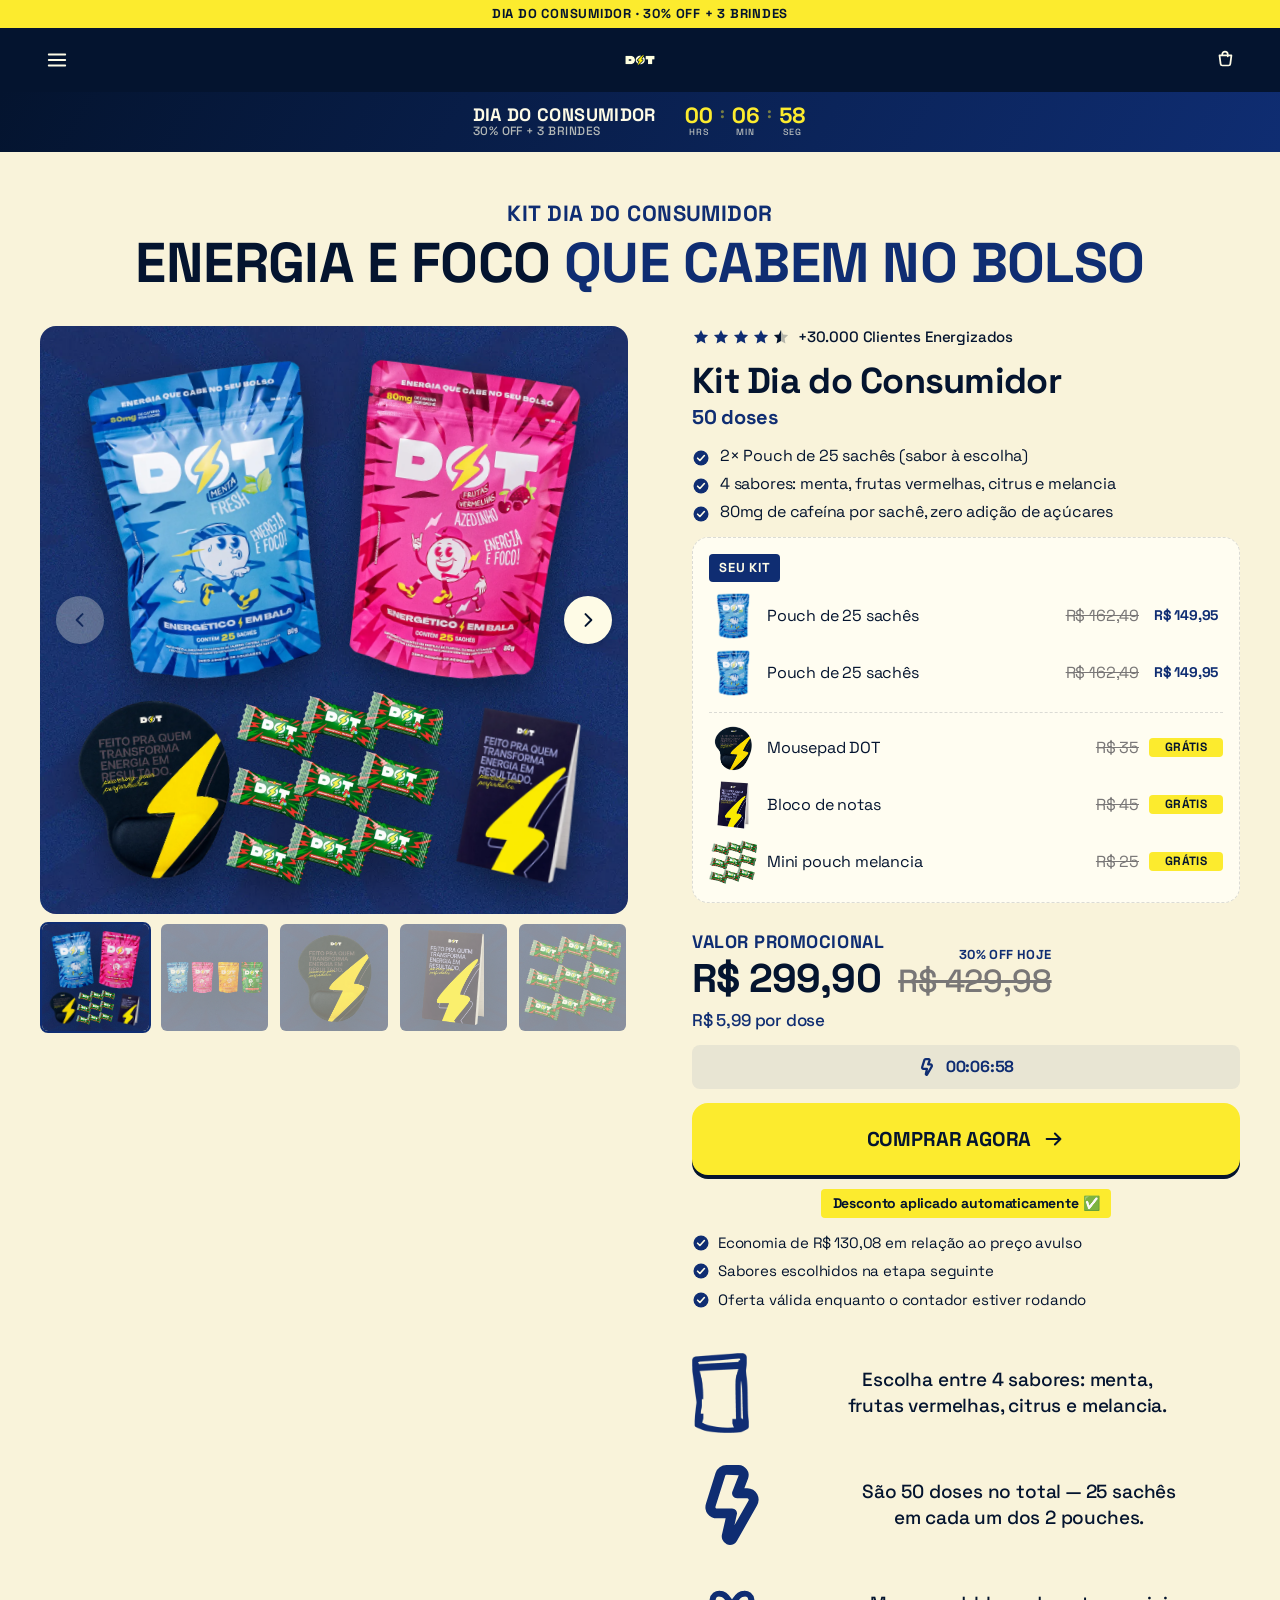
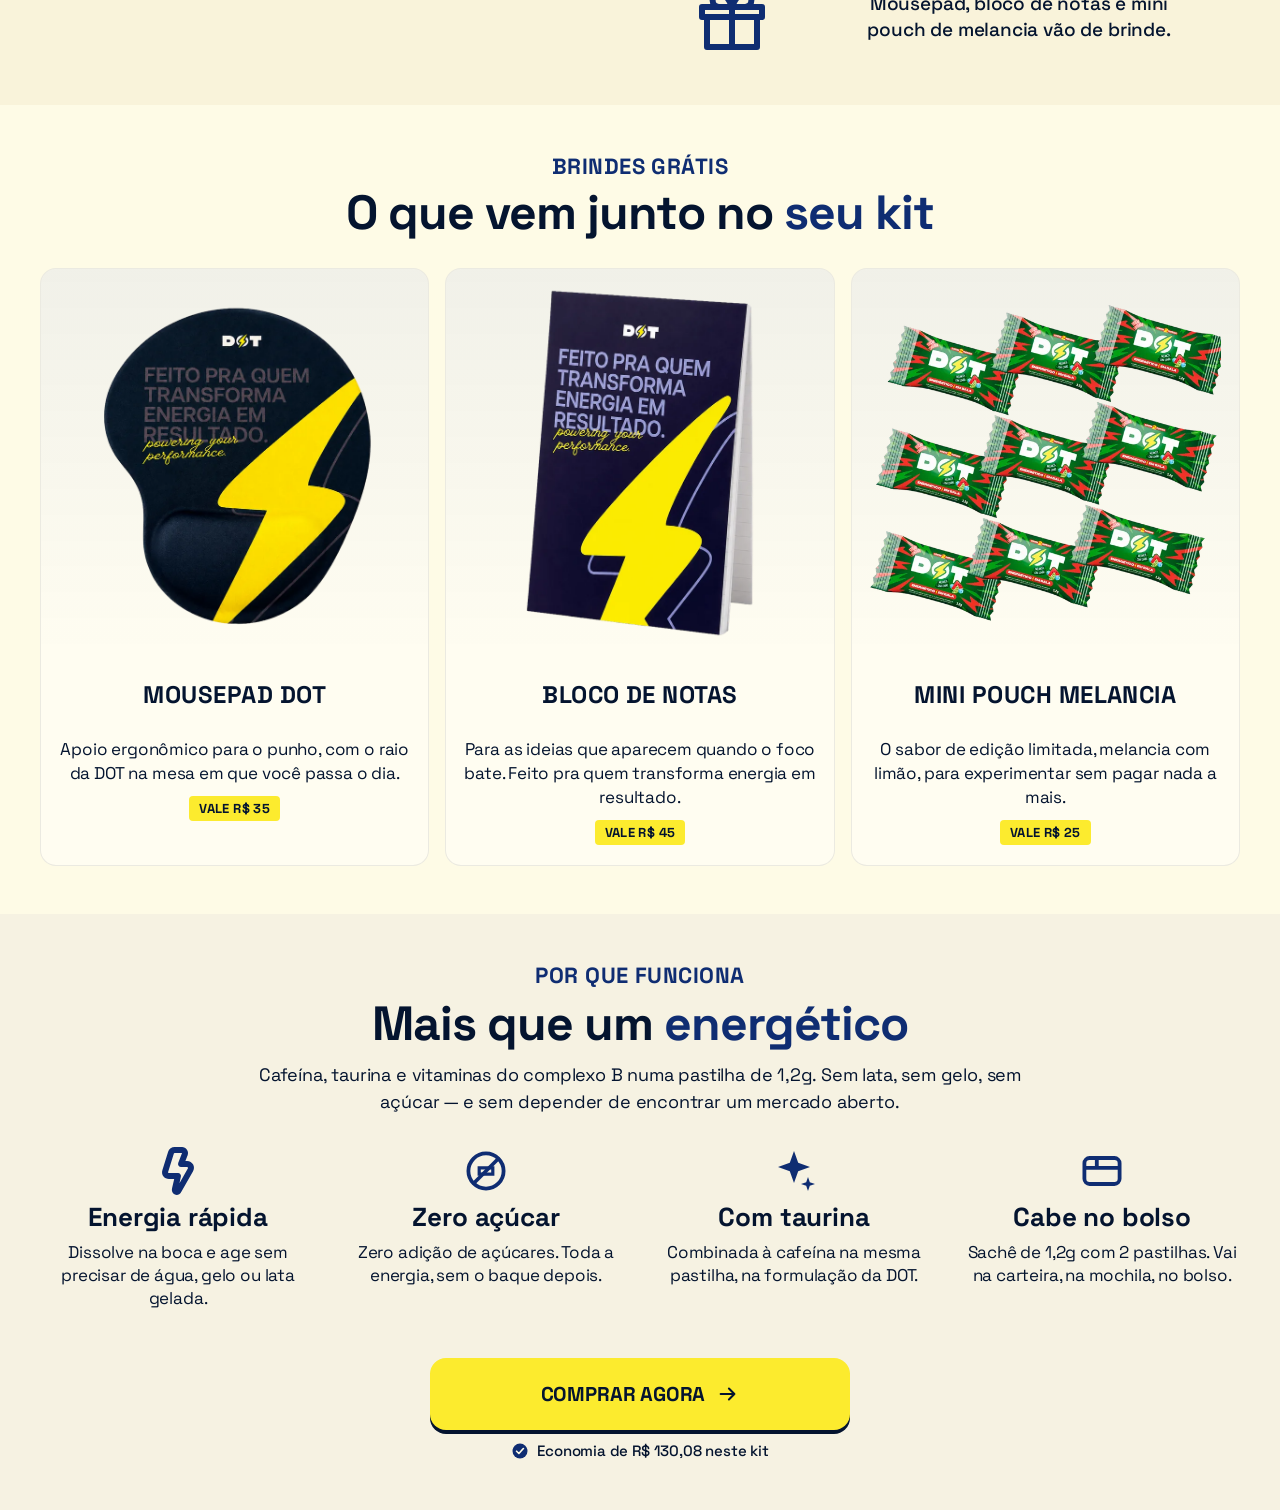
==== index.html @ a40cd4d7 "Bloco "Seu kit": detalha a oferta item a item A caixa tracejada mostrava só os 3 brindes. Agora abre" ====
<!doctype html>
<html lang="pt-BR">
<head>
<meta charset="utf-8">
<meta name="viewport" content="width=device-width, initial-scale=1">
<title>Kit Dia do Consumidor — 50 doses + 3 brindes | DOT Energy</title>
<meta name="description" content="2 pouches de 25 sachês no sabor que você escolher — menta, frutas vermelhas, citrus ou melancia — com mousepad, bloco de notas e mini pouch de melancia de brinde. De R$ 429,98 por R$ 299,90.">

<link rel="preconnect" href="https://fonts.googleapis.com">
<link rel="preconnect" href="https://fonts.gstatic.com" crossorigin>
<link href="https://fonts.googleapis.com/css2?family=Space+Grotesk:wght@400;500;600;700&display=swap" rel="stylesheet">
<link rel="stylesheet" href="https://cdn.jsdelivr.net/npm/swiper@11.1.14/swiper-bundle.min.css">
<link rel="stylesheet" href="v2.css">
</head>
<body>

<svg width="0" height="0" style="position:absolute" aria-hidden="true"><defs>
  <symbol id="i-bolt" viewBox="0 0 24 24"><path d="M11.38 24Q10.9 24 10.42 23.76Q9.54 23.36 9.14 22.44Q8.74 21.52 9.06 20.56L10.1 16H7.46Q6.66 16 5.9 15.64Q5.14 15.28 4.66 14.64Q4.18 14 4.06 13.2Q3.94 12.4 4.18 11.6L7.06 2.4Q7.38 1.36 8.3 0.68Q9.22 0 10.34 0H14.02Q14.74 0 15.38 0.36Q16.02 0.72 16.46 1.32Q16.9 1.92 16.98 2.64Q17.06 3.36 16.82 4.08L15.7 6.96H16.58Q17.54 6.96 18.34 7.44Q19.14 7.92 19.58 8.76Q20.02 9.6 19.98 10.52Q19.94 11.44 19.46 12.24L13.46 22.8Q13.14 23.36 12.58 23.68Q12.02 24 11.38 24ZM10.34 2.96Q10.02 2.96 9.94 3.28L7.06 12.48Q6.98 12.72 7.1 12.88Q7.22 13.04 7.46 13.04H12.02Q12.74 13.04 13.18 13.6Q13.62 14.16 13.46 14.8L12.74 18.08L16.98 10.64Q17.06 10.4 16.94 10.2Q16.82 10 16.58 10H13.54Q12.74 10 12.3 9.36Q11.86 8.72 12.1 8L14.02 3.04Z" fill="currentColor"/></symbol>
  <symbol id="i-check" viewBox="0 0 24 24"><circle cx="12" cy="12" r="10" fill="currentColor"/><path d="m7.5 12.3 3 3 6-6.6" fill="none" stroke="#fefbe6" stroke-width="2.2" stroke-linecap="round" stroke-linejoin="round"/></symbol>
  <symbol id="i-arrow" viewBox="0 0 24 24"><path d="M4 12h15m0 0-6-6m6 6-6 6" fill="none" stroke="currentColor" stroke-width="2.2" stroke-linecap="round" stroke-linejoin="round"/></symbol>
  <symbol id="i-star" viewBox="0 0 24 24"><path d="m12 2.5 2.9 6 6.6.9-4.8 4.6 1.2 6.5-5.9-3.1-5.9 3.1 1.2-6.5L2.5 9.4l6.6-.9 2.9-6Z" fill="currentColor"/></symbol>
  <symbol id="i-star-half" viewBox="0 0 24 24"><defs><linearGradient id="half-fill" x1="0" x2="1" y1="0" y2="0"><stop offset="50%" stop-color="currentColor"/><stop offset="50%" stop-color="currentColor" stop-opacity=".28"/></linearGradient></defs><path d="m12 2.5 2.9 6 6.6.9-4.8 4.6 1.2 6.5-5.9-3.1-5.9 3.1 1.2-6.5L2.5 9.4l6.6-.9 2.9-6Z" fill="url(#half-fill)"/></symbol>
  <symbol id="i-plus" viewBox="0 0 24 24"><path d="M12 5v14M5 12h14" fill="none" stroke="currentColor" stroke-width="2.4" stroke-linecap="round"/></symbol>
  <symbol id="i-gift" viewBox="0 0 24 24"><path d="M3 9h18v3H3V9Zm1.5 3H19.5v9h-15v-9ZM12 9v12M12 9s-1.2-4-3.6-4A2 2 0 0 0 8 9h4Zm0 0s1.2-4 3.6-4A2 2 0 0 1 16 9h-4Z" fill="none" stroke="currentColor" stroke-width="1.8" stroke-linejoin="round"/></symbol>
  <symbol id="i-sparkle" viewBox="0 0 24 24"><path d="m12 2 2.1 5.9L20 10l-5.9 2.1L12 18l-2.1-5.9L4 10l5.9-2.1L12 2Z" fill="currentColor"/><path d="m19 15 .9 2.6 2.6.9-2.6.9-.9 2.6-.9-2.6-2.6-.9 2.6-.9.9-2.6Z" fill="currentColor"/></symbol>
  <symbol id="i-target" viewBox="0 0 24 24"><circle cx="12" cy="12" r="8.5" fill="none" stroke="currentColor" stroke-width="1.9"/><circle cx="12" cy="12" r="4.4" fill="none" stroke="currentColor" stroke-width="1.9"/><circle cx="12" cy="12" r="1.5" fill="currentColor"/></symbol>
  <symbol id="i-nosugar" viewBox="0 0 24 24"><circle cx="12" cy="12" r="8.8" fill="none" stroke="currentColor" stroke-width="1.9"/><path d="M6 18 18 6" stroke="currentColor" stroke-width="1.9" stroke-linecap="round"/><path d="M8.6 10.4h6.8v3.2H8.6z" fill="none" stroke="currentColor" stroke-width="1.6"/></symbol>
  <symbol id="i-vitamin" viewBox="0 0 24 24"><g transform="rotate(-45 12 12)" fill="none" stroke="currentColor" stroke-width="1.9"><rect x="2.2" y="8.3" width="19.6" height="7.4" rx="3.7"/><path d="M12 8.3v7.4"/></g></symbol>
  <symbol id="i-pocket" viewBox="0 0 24 24"><rect x="3.2" y="5.5" width="17.6" height="13" rx="2.6" fill="none" stroke="currentColor" stroke-width="1.9"/><path d="M3.2 10.4h17.6M9.4 5.5v4.9" fill="none" stroke="currentColor" stroke-width="1.9"/></symbol>
</defs></svg>

<!-- ================= 1 · HEADER + COUNTDOWN ================= -->
<header class="navbar">
  <div class="announce">Dia do Consumidor &middot; 30% OFF + 3 brindes</div>
  <div class="nav-row">
    <button type="button" aria-label="Abrir menu">
      <svg width="22" height="22" viewBox="0 0 24 24" aria-hidden="true"><path d="M3 6h18M3 12h18M3 18h18" fill="none" stroke="currentColor" stroke-width="2" stroke-linecap="round"/></svg>
    </button>
    <img class="nav-logo" src="assets/logo-dot.webp" alt="DOT Energy" width="240" height="240">
    <button type="button" aria-label="Abrir carrinho">
      <svg width="22" height="22" viewBox="0 0 24 24" aria-hidden="true"><path d="M6 7h13l-1.2 9.2a2 2 0 0 1-2 1.8H9.2a2 2 0 0 1-2-1.8L6 7Zm3-1.2a3 3 0 0 1 6 0V8" fill="none" stroke="currentColor" stroke-width="1.9" stroke-linecap="round" stroke-linejoin="round"/></svg>
    </button>
  </div>
</header>

<!-- data-minutes: duracao da contagem; data-extra-minutes: o que o botao "Sim" devolve -->
<div class="salebar" id="salebar" data-minutes="7" data-extra-minutes="5">
  <div class="salebar__left">
    <span class="salebar__title">Dia do Consumidor</span>
    <span class="salebar__desc">30% OFF + 3 brindes</span>
  </div>

  <div class="timer" role="timer" aria-label="Tempo restante da oferta">
    <div class="timer__unit"><span class="timer__num" data-t="h">00</span><span class="timer__lab">HRS</span></div>
    <span class="timer__sep">:</span>
    <div class="timer__unit"><span class="timer__num" data-t="m">00</span><span class="timer__lab">MIN</span></div>
    <span class="timer__sep">:</span>
    <div class="timer__unit"><span class="timer__num" data-t="s">00</span><span class="timer__lab">SEG</span></div>
  </div>

  <div class="more-time">
    <span class="more-time__label">Precisa de mais tempo?</span>
    <button class="more-time__btn" type="button" data-reset-timer>Sim</button>
  </div>

  <div class="reserved">Oferta reservada</div>
</div>

<main>

<!-- ================= 2 · OFERTA ================= -->
<section class="section offer" id="oferta">
  <div class="container">

    <div class="offer__head">
      <p class="eyebrow">Kit Dia do Consumidor</p>
      <h1 class="h1">Energia e foco <span class="hl">que cabem no bolso</span></h1>
    </div>

    <div class="offer__layout">

      <!-- Galeria -->
      <div class="offer__gallery">
        <div class="gallery__main swiper" id="galleryMain">
          <div class="swiper-wrapper">

            <div class="swiper-slide">
              <div class="gallery__slide media-frame">
                <div class="compo compo--kit">
                  <img class="c-pouch-a" src="assets/sabor-menta.webp"          alt="Pouch DOT Menta Fresh">
                  <img class="c-pouch-b" src="assets/sabor-frutas.webp"         alt="Pouch DOT Frutas Vermelhas Azedinho">
                  <img class="c-pad"     src="assets/brinde-mousepad.webp"      alt="Mousepad DOT">
                  <img class="c-bloco"   src="assets/brinde-bloco.webp"         alt="Bloco de notas DOT">
                  <img class="c-mini"    src="assets/brinde-saches-melancia.webp" alt="Mini pouch de melancia">
                </div>
              </div>
            </div>

            <div class="swiper-slide">
              <div class="gallery__slide media-frame">
                <div class="compo compo--sabores">
                  <figure><img src="assets/sabor-menta.webp"    alt="Sabor menta"><figcaption>Menta</figcaption></figure>
                  <figure><img src="assets/sabor-frutas.webp"   alt="Sabor frutas vermelhas"><figcaption>Frutas<br>vermelhas</figcaption></figure>
                  <figure><img src="assets/sabor-citrus.webp"   alt="Sabor citrus"><figcaption>Citrus</figcaption></figure>
                  <figure><img src="assets/sabor-melancia.webp" alt="Sabor melancia com limão"><figcaption>Melancia<br>c/ limão</figcaption></figure>
                </div>
              </div>
            </div>

            <div class="swiper-slide"><div class="gallery__slide media-frame"><img src="assets/brinde-mousepad.webp"      alt="Mousepad DOT"></div></div>
            <div class="swiper-slide"><div class="gallery__slide media-frame"><img src="assets/brinde-bloco.webp"         alt="Bloco de notas DOT"></div></div>
            <div class="swiper-slide"><div class="gallery__slide media-frame"><img src="assets/brinde-saches-melancia.webp" alt="Mini pouch de melancia com limão"></div></div>

          </div>

          <button class="nav-arrow nav-arrow--prev" id="galleryPrev" type="button" aria-label="Imagem anterior">
            <svg width="20" height="20" viewBox="0 0 24 24" aria-hidden="true"><path d="M15 5 8 12l7 7" fill="none" stroke="currentColor" stroke-width="2.4" stroke-linecap="round" stroke-linejoin="round"/></svg>
          </button>
          <button class="nav-arrow nav-arrow--next" id="galleryNext" type="button" aria-label="Próxima imagem">
            <svg width="20" height="20" viewBox="0 0 24 24" aria-hidden="true"><path d="m9 5 7 7-7 7" fill="none" stroke="currentColor" stroke-width="2.4" stroke-linecap="round" stroke-linejoin="round"/></svg>
          </button>
        </div>

        <div class="gallery__thumbs swiper" id="galleryThumbs">
          <div class="swiper-wrapper">
            <div class="swiper-slide">
              <div class="gallery__slide media-frame">
                <div class="compo compo--kit">
                  <img class="c-pouch-a" src="assets/sabor-menta.webp"          alt="">
                  <img class="c-pouch-b" src="assets/sabor-frutas.webp"         alt="">
                  <img class="c-pad"     src="assets/brinde-mousepad.webp"      alt="">
                  <img class="c-bloco"   src="assets/brinde-bloco.webp"         alt="">
                  <img class="c-mini"    src="assets/brinde-saches-melancia.webp" alt="">
                </div>
              </div>
            </div>
            <div class="swiper-slide">
              <div class="gallery__slide media-frame">
                <div class="compo compo--sabores">
                  <figure><img src="assets/sabor-menta.webp"    alt=""></figure>
                  <figure><img src="assets/sabor-frutas.webp"   alt=""></figure>
                  <figure><img src="assets/sabor-citrus.webp"   alt=""></figure>
                  <figure><img src="assets/sabor-melancia.webp" alt=""></figure>
                </div>
              </div>
            </div>
            <div class="swiper-slide"><div class="gallery__slide media-frame"><img src="assets/brinde-mousepad.webp"      alt=""></div></div>
            <div class="swiper-slide"><div class="gallery__slide media-frame"><img src="assets/brinde-bloco.webp"         alt=""></div></div>
            <div class="swiper-slide"><div class="gallery__slide media-frame"><img src="assets/brinde-saches-melancia.webp" alt=""></div></div>
          </div>
        </div>
      </div>

      <!-- Card -->
      <div class="offer__card">
        <div class="card">

          <div class="rating">
            <span class="rating__stars" role="img" aria-label="4,5 de 5 estrelas">
              <svg width="18" height="18"><use href="#i-star"/></svg><svg width="18" height="18"><use href="#i-star"/></svg><svg width="18" height="18"><use href="#i-star"/></svg><svg width="18" height="18"><use href="#i-star"/></svg><svg width="18" height="18"><use href="#i-star-half"/></svg>
            </span>
            <span class="rating__count">+30.000 Clientes Energizados</span>
          </div>

          <div>
            <h2 class="card__title">Kit Dia do Consumidor</h2>
            <p class="card__doses">50 doses</p>
          </div>

          <ul class="specs">
            <li><svg width="18" height="18" aria-hidden="true"><use href="#i-check"/></svg>2× Pouch de 25 sachês (sabor à escolha)</li>
            <li><svg width="18" height="18" aria-hidden="true"><use href="#i-check"/></svg>4 sabores: menta, frutas vermelhas, citrus e melancia</li>
            <li><svg width="18" height="18" aria-hidden="true"><use href="#i-check"/></svg>80mg de cafeína por sachê, zero adição de açúcares</li>
          </ul>

          <div class="gifts-box">
            <span class="tag">Seu kit</span>
            <ul class="gift-list">
              <li>
                <img class="gift-list__img" src="assets/sabor-menta.webp" alt="Pouch DOT de 25 sachês" width="620" height="896" loading="lazy">
                <span class="gift-list__name">Pouch de 25 sachês</span>
                <span class="gift-list__was">R$ 162,49</span>
                <span class="now">R$ 149,95</span>
              </li>
              <li>
                <img class="gift-list__img" src="assets/sabor-menta.webp" alt="Pouch DOT de 25 sachês" width="620" height="896" loading="lazy">
                <span class="gift-list__name">Pouch de 25 sachês</span>
                <span class="gift-list__was">R$ 162,49</span>
                <span class="now">R$ 149,95</span>
              </li>
              <li class="gift-list__sep">
                <img class="gift-list__img" src="assets/brinde-mousepad.webp" alt="Mousepad DOT" width="620" height="751" loading="lazy">
                <span class="gift-list__name">Mousepad DOT</span>
                <span class="gift-list__was">R$ 35</span>
                <span class="free">Grátis</span>
              </li>
              <li>
                <img class="gift-list__img" src="assets/brinde-bloco.webp" alt="Bloco de notas DOT" width="620" height="751" loading="lazy">
                <span class="gift-list__name">Bloco de notas</span>
                <span class="gift-list__was">R$ 45</span>
                <span class="free">Grátis</span>
              </li>
              <li>
                <img class="gift-list__img" src="assets/brinde-saches-melancia.webp" alt="Mini pouch DOT de melancia com limão" width="620" height="620" loading="lazy">
                <span class="gift-list__name">Mini pouch melancia</span>
                <span class="gift-list__was">R$ 25</span>
                <span class="free">Grátis</span>
              </li>
            </ul>
          </div>

          <div class="price">
            <p class="price__label">Valor promocional</p>
            <span class="price__badge">30% OFF hoje</span>
            <span class="price__now">R$ 299,90</span>
            <span class="price__was">R$ 429,98</span>
            <p class="price__unit">R$ 5,99 por dose</p>
          </div>

          <div class="urgency">
            <svg width="18" height="18" aria-hidden="true"><use href="#i-bolt"/></svg>
            <span class="urgency__time" id="timerInline">00:00:00</span>
            <span class="more-time">
              <span class="more-time__label">Precisa de mais tempo?</span>
              <button class="more-time__btn" type="button" data-reset-timer>Sim</button>
            </span>
            <span class="reserved">Oferta reservada</span>
          </div>

          <a class="btn" href="#" id="checkoutBtn" data-open-flavors>
            Comprar agora
            <svg width="22" height="22" aria-hidden="true"><use href="#i-arrow"/></svg>
          </a>

          <span class="autodiscount">Desconto aplicado automaticamente ✅</span>

          <ul class="assurances">
            <li><svg width="18" height="18" aria-hidden="true"><use href="#i-check"/></svg>Economia de R$ 130,08 em relação ao preço avulso</li>
            <li><svg width="18" height="18" aria-hidden="true"><use href="#i-check"/></svg>Sabores escolhidos na etapa seguinte</li>
            <li><svg width="18" height="18" aria-hidden="true"><use href="#i-check"/></svg>Oferta válida enquanto o contador estiver rodando</li>
          </ul>

          <ul class="bullets">
            <li class="bullet">
              <img class="bullet__icon" src="assets/icone-pouch.webp" alt="" width="298" height="420">
              <span>Escolha entre 4 sabores: menta, frutas vermelhas, citrus e melancia.</span>
            </li>
            <li class="bullet">
              <svg width="64" height="64" aria-hidden="true"><use href="#i-bolt"/></svg>
              <span>São 50 doses no total — 25 sachês em cada um dos 2 pouches.</span>
            </li>
            <li class="bullet">
              <svg width="64" height="64" aria-hidden="true"><use href="#i-gift"/></svg>
              <span>Mousepad, bloco de notas e mini pouch de melancia vão de brinde.</span>
            </li>
          </ul>

        </div>
      </div>

    </div>
  </div>
</section>

<!-- ================= 3 · BRINDES ================= -->
<section class="section gifts">
  <div class="container">

    <div class="gifts__head">
      <p class="eyebrow">Brindes grátis</p>
      <h2 class="h2">O que vem junto no <span class="hl">seu kit</span></h2>
    </div>

    <div class="gifts__grid">
      <article class="gift-card">
        <div class="gift-card__media media-frame"><img src="assets/brinde-mousepad.webp" alt="Mousepad DOT" loading="lazy"></div>
        <div class="gift-card__body">
          <p class="gift-card__title">Mousepad DOT</p>
          <p class="gift-card__text">Apoio ergonômico para o punho, com o raio da DOT na mesa em que você passa o dia.</p>
          <span class="gift-card__value">Vale R$ 35</span>
        </div>
      </article>
      <article class="gift-card">
        <div class="gift-card__media media-frame"><img src="assets/brinde-bloco.webp" alt="Bloco de notas DOT" loading="lazy"></div>
        <div class="gift-card__body">
          <p class="gift-card__title">Bloco de notas</p>
          <p class="gift-card__text">Para as ideias que aparecem quando o foco bate. Feito pra quem transforma energia em resultado.</p>
          <span class="gift-card__value">Vale R$ 45</span>
        </div>
      </article>
      <article class="gift-card">
        <div class="gift-card__media media-frame"><img src="assets/brinde-saches-melancia.webp" alt="Mini pouch DOT de melancia com limão" loading="lazy"></div>
        <div class="gift-card__body">
          <p class="gift-card__title">Mini pouch melancia</p>
          <p class="gift-card__text">O sabor de edição limitada, melancia com limão, para experimentar sem pagar nada a mais.</p>
          <span class="gift-card__value">Vale R$ 25</span>
        </div>
      </article>
    </div>

    <div class="gifts__slider bleed slider-clip">
      <div class="swiper" id="giftsSwiper">
        <div class="swiper-wrapper">
          <div class="swiper-slide">
            <article class="gift-card">
              <div class="gift-card__media media-frame"><img src="assets/brinde-mousepad.webp" alt="Mousepad DOT" loading="lazy"></div>
              <div class="gift-card__body">
                <p class="gift-card__title">Mousepad DOT</p>
                <p class="gift-card__text">Apoio ergonômico para o punho, com o raio da DOT na mesa em que você passa o dia.</p>
                <span class="gift-card__value">Vale R$ 35</span>
              </div>
            </article>
          </div>
          <div class="swiper-slide">
            <article class="gift-card">
              <div class="gift-card__media media-frame"><img src="assets/brinde-bloco.webp" alt="Bloco de notas DOT" loading="lazy"></div>
              <div class="gift-card__body">
                <p class="gift-card__title">Bloco de notas</p>
                <p class="gift-card__text">Para as ideias que aparecem quando o foco bate. Feito pra quem transforma energia em resultado.</p>
                <span class="gift-card__value">Vale R$ 45</span>
              </div>
            </article>
          </div>
          <div class="swiper-slide">
            <article class="gift-card">
              <div class="gift-card__media media-frame"><img src="assets/brinde-saches-melancia.webp" alt="Mini pouch DOT de melancia com limão" loading="lazy"></div>
              <div class="gift-card__body">
                <p class="gift-card__title">Mini pouch melancia</p>
                <p class="gift-card__text">O sabor de edição limitada, melancia com limão, para experimentar sem pagar nada a mais.</p>
                <span class="gift-card__value">Vale R$ 25</span>
              </div>
            </article>
          </div>
        </div>
      </div>
      <div class="dots" id="giftsDots"></div>
    </div>

  </div>
</section>

<!-- ================= 4 · BENEFÍCIOS ================= -->
<section class="section benefits">
  <div class="container">

    <div class="benefits__head">
      <p class="eyebrow">Por que funciona</p>
      <h2 class="h2">Mais que um <span class="hl">energético</span></h2>
      <p class="lead">Cafeína, taurina e vitaminas do complexo B numa pastilha de 1,2g. Sem lata, sem gelo, sem açúcar — e sem depender de encontrar um mercado aberto.</p>
    </div>

    <div class="benefits__grid">
      <div class="benefit">
        <svg width="48" height="48" aria-hidden="true"><use href="#i-bolt"/></svg>
        <h3>Energia rápida</h3>
        <p>Dissolve na boca e age sem precisar de água, gelo ou lata gelada.</p>
      </div>
      <div class="benefit">
        <svg width="48" height="48" aria-hidden="true"><use href="#i-nosugar"/></svg>
        <h3>Zero açúcar</h3>
        <p>Zero adição de açúcares. Toda a energia, sem o baque depois.</p>
      </div>
      <div class="benefit">
        <svg width="48" height="48" aria-hidden="true"><use href="#i-sparkle"/></svg>
        <h3>Com taurina</h3>
        <p>Combinada à cafeína na mesma pastilha, na formulação da DOT.</p>
      </div>
      <div class="benefit">
        <svg width="48" height="48" aria-hidden="true"><use href="#i-pocket"/></svg>
        <h3>Cabe no bolso</h3>
        <p>Sachê de 1,2g com 2 pastilhas. Vai na carteira, na mochila, no bolso.</p>
      </div>
</div>

    <div class="cta-block">
      <a class="btn" href="#oferta" data-open-flavors>
        Comprar agora
        <svg width="22" height="22" aria-hidden="true"><use href="#i-arrow"/></svg>
      </a>
      <p class="cta-note">
        <svg width="18" height="18" aria-hidden="true"><use href="#i-check"/></svg>
        Economia de R$ 130,08 neste kit
      </p>
    </div>

  </div>
</section>

</main>


<!-- ================= POPUP DE SABORES ================= -->
<div class="modal" id="flavorModal" hidden>
  <div class="modal__backdrop" data-close></div>

  <div class="modal__sheet" role="dialog" aria-modal="true" aria-labelledby="modalTitle">
    <span class="modal__grip" aria-hidden="true"></span>

    <div class="modal__head">
      <button class="modal__back" type="button" data-back aria-label="Voltar para a etapa anterior">
        <svg width="22" height="22" viewBox="0 0 24 24" aria-hidden="true"><path d="M20 12H5m0 0 6-6m-6 6 6 6" fill="none" stroke="currentColor" stroke-width="2.2" stroke-linecap="round" stroke-linejoin="round"/></svg>
      </button>
      <h2 class="modal__title" id="modalTitle">Escolha seu 1º sabor</h2>
      <button class="modal__close" type="button" data-close aria-label="Fechar">
        <svg width="20" height="20" viewBox="0 0 24 24" aria-hidden="true"><path d="M6 6l12 12M18 6L6 18" fill="none" stroke="currentColor" stroke-width="2.2" stroke-linecap="round"/></svg>
      </button>
    </div>

    <div class="modal__steps" aria-hidden="true">
      <span class="modal__step"></span><span class="modal__step"></span><span class="modal__step"></span>
    </div>

    <div class="modal__body">
      <div class="modal__track" id="modalTrack">
      <fieldset class="modal__panel" data-step="1">
        <legend class="sr-only">Sabor do 1º pouch</legend>
        <div class="pick-grid">
          <label class="pick">
            <input type="radio" name="pouch1" value="menta">
            <span class="pick__media"><img src="assets/sabor-menta.webp" alt="" loading="lazy"></span>
            <span class="pick__name">Menta</span>
            <svg class="pick__check" width="26" height="26" viewBox="0 0 24 24" aria-hidden="true"><circle cx="12" cy="12" r="12" fill="currentColor"/><path d="m7 12.4 3.2 3.2L17 8.8" fill="none" stroke="#04142f" stroke-width="2.4" stroke-linecap="round" stroke-linejoin="round"/></svg>
          </label>
          <label class="pick">
            <input type="radio" name="pouch1" value="frutas">
            <span class="pick__media"><img src="assets/sabor-frutas.webp" alt="" loading="lazy"></span>
            <span class="pick__name">Frutas Vermelhas</span>
            <svg class="pick__check" width="26" height="26" viewBox="0 0 24 24" aria-hidden="true"><circle cx="12" cy="12" r="12" fill="currentColor"/><path d="m7 12.4 3.2 3.2L17 8.8" fill="none" stroke="#04142f" stroke-width="2.4" stroke-linecap="round" stroke-linejoin="round"/></svg>
          </label>
          <label class="pick">
            <input type="radio" name="pouch1" value="melancia">
            <span class="pick__media"><img src="assets/sabor-melancia.webp" alt="" loading="lazy"></span>
            <span class="pick__name">Melancia com Limão</span>
            <svg class="pick__check" width="26" height="26" viewBox="0 0 24 24" aria-hidden="true"><circle cx="12" cy="12" r="12" fill="currentColor"/><path d="m7 12.4 3.2 3.2L17 8.8" fill="none" stroke="#04142f" stroke-width="2.4" stroke-linecap="round" stroke-linejoin="round"/></svg>
          </label>
          <label class="pick">
            <input type="radio" name="pouch1" value="citrus">
            <span class="pick__media"><img src="assets/sabor-citrus.webp" alt="" loading="lazy"></span>
            <span class="pick__name">Citrus</span>
            <svg class="pick__check" width="26" height="26" viewBox="0 0 24 24" aria-hidden="true"><circle cx="12" cy="12" r="12" fill="currentColor"/><path d="m7 12.4 3.2 3.2L17 8.8" fill="none" stroke="#04142f" stroke-width="2.4" stroke-linecap="round" stroke-linejoin="round"/></svg>
          </label>
        </div>
      </fieldset>

      <fieldset class="modal__panel" data-step="2" inert aria-hidden="true">
        <legend class="sr-only">Sabor do 2º pouch</legend>
        <div class="pick-grid">
          <label class="pick">
            <input type="radio" name="pouch2" value="menta">
            <span class="pick__media"><img src="assets/sabor-menta.webp" alt="" loading="lazy"></span>
            <span class="pick__name">Menta</span>
            <svg class="pick__check" width="26" height="26" viewBox="0 0 24 24" aria-hidden="true"><circle cx="12" cy="12" r="12" fill="currentColor"/><path d="m7 12.4 3.2 3.2L17 8.8" fill="none" stroke="#04142f" stroke-width="2.4" stroke-linecap="round" stroke-linejoin="round"/></svg>
          </label>
          <label class="pick">
            <input type="radio" name="pouch2" value="frutas">
            <span class="pick__media"><img src="assets/sabor-frutas.webp" alt="" loading="lazy"></span>
            <span class="pick__name">Frutas Vermelhas</span>
            <svg class="pick__check" width="26" height="26" viewBox="0 0 24 24" aria-hidden="true"><circle cx="12" cy="12" r="12" fill="currentColor"/><path d="m7 12.4 3.2 3.2L17 8.8" fill="none" stroke="#04142f" stroke-width="2.4" stroke-linecap="round" stroke-linejoin="round"/></svg>
          </label>
          <label class="pick">
            <input type="radio" name="pouch2" value="melancia">
            <span class="pick__media"><img src="assets/sabor-melancia.webp" alt="" loading="lazy"></span>
            <span class="pick__name">Melancia com Limão</span>
            <svg class="pick__check" width="26" height="26" viewBox="0 0 24 24" aria-hidden="true"><circle cx="12" cy="12" r="12" fill="currentColor"/><path d="m7 12.4 3.2 3.2L17 8.8" fill="none" stroke="#04142f" stroke-width="2.4" stroke-linecap="round" stroke-linejoin="round"/></svg>
          </label>
          <label class="pick">
            <input type="radio" name="pouch2" value="citrus">
            <span class="pick__media"><img src="assets/sabor-citrus.webp" alt="" loading="lazy"></span>
            <span class="pick__name">Citrus</span>
            <svg class="pick__check" width="26" height="26" viewBox="0 0 24 24" aria-hidden="true"><circle cx="12" cy="12" r="12" fill="currentColor"/><path d="m7 12.4 3.2 3.2L17 8.8" fill="none" stroke="#04142f" stroke-width="2.4" stroke-linecap="round" stroke-linejoin="round"/></svg>
          </label>
        </div>
      </fieldset>

      <div class="modal__panel" data-step="3" inert aria-hidden="true">
        <div class="pick-grid pick-grid--gifts">
          <div class="pick is-won pick--wide">
            <span class="pick__media"><img src="assets/brinde-saches-melancia.webp" alt="" loading="lazy"></span>
            <span class="pick__name">Mini Pouch Melancia</span>
            <span class="pick__value">Vale R$ 25</span>
            <svg class="pick__check" width="26" height="26" viewBox="0 0 24 24" aria-hidden="true"><circle cx="12" cy="12" r="12" fill="currentColor"/><path d="m7 12.4 3.2 3.2L17 8.8" fill="none" stroke="#04142f" stroke-width="2.4" stroke-linecap="round" stroke-linejoin="round"/></svg>
          </div>
          <div class="pick is-won">
            <span class="pick__media"><img src="assets/brinde-mousepad.webp" alt="" loading="lazy"></span>
            <span class="pick__name">Mousepad DOT</span>
            <span class="pick__value">Vale R$ 35</span>
            <svg class="pick__check" width="26" height="26" viewBox="0 0 24 24" aria-hidden="true"><circle cx="12" cy="12" r="12" fill="currentColor"/><path d="m7 12.4 3.2 3.2L17 8.8" fill="none" stroke="#04142f" stroke-width="2.4" stroke-linecap="round" stroke-linejoin="round"/></svg>
          </div>
          <div class="pick is-won">
            <span class="pick__media"><img src="assets/brinde-bloco.webp" alt="" loading="lazy"></span>
            <span class="pick__name">Bloco de Notas</span>
            <span class="pick__value">Vale R$ 45</span>
            <svg class="pick__check" width="26" height="26" viewBox="0 0 24 24" aria-hidden="true"><circle cx="12" cy="12" r="12" fill="currentColor"/><path d="m7 12.4 3.2 3.2L17 8.8" fill="none" stroke="#04142f" stroke-width="2.4" stroke-linecap="round" stroke-linejoin="round"/></svg>
          </div>
        </div>
      </div>
      </div>
    </div>

    <div class="modal__foot">
      <div class="unlocked" id="modalUnlocked">
        <p class="unlocked__text">Você já desbloqueou: <strong>Mousepad DOT</strong>, <strong>Bloco de Notas</strong> e <strong>Mini Pouch Melancia</strong></p>
        <span class="unlocked__media" aria-hidden="true">
          <img src="assets/brinde-mousepad.webp" alt="" loading="lazy">
          <img src="assets/brinde-bloco.webp" alt="" loading="lazy">
          <img src="assets/brinde-saches-melancia.webp" alt="" loading="lazy">
        </span>
      </div>

      <button class="btn modal__cta" type="button" id="modalCta">
        Finalizar compra
        <svg width="22" height="22" aria-hidden="true"><use href="#i-arrow"/></svg>
      </button>
    </div>
  </div>
</div>

<script src="https://cdn.jsdelivr.net/npm/swiper@11.1.14/swiper-bundle.min.js"></script>
<script src="v2.js"></script>
</body>
</html>
---- v2.css ----
/* ============================================================
   DOT ENERGY — Oferta Dia do Consumidor · V2
   Segue a estrutura da RYZE Ritual Set em 4 blocos:
   header+countdown → oferta (título+galeria+card+bullets)
   → carrossel de brindes → benefícios.
   Breakpoint único: 992px.
   ============================================================ */

:root {
  --navy:   #04142f;
  --blue:   #0f2d72;
  --yellow: #fceb2e;
  --cream:  #fefbe6;
  --gray:   #797777;

  --cream-2:    #f9f3da;              /* fundo do bloco de oferta */
  --cream-card: #fffdf1;              /* cards */
  --navy-08:    rgba(4, 20, 47, .08);
  --navy-14:    rgba(4, 20, 47, .14);
  --cream-70:   rgba(254, 251, 230, .70);

  --nav-h:       70px;
  --bar-h:       48px;
  --gutter:      20px;
  --container:   1360px;
  --section-pad: 32px;
  --radius:      16px;
  --radius-sm:   8px;
}

@media (min-width: 992px) {
  :root { --nav-h: 92px; --bar-h: 60px; --gutter: 40px; --section-pad: 48px; }
}

@media (max-width: 479px) {
  :root { --gutter: 15px; }
}

/* ---------- Reset ---------- */
*, *::before, *::after { box-sizing: border-box; }
html { -webkit-text-size-adjust: 100%; }

body {
  margin: 0;
  padding-top: calc(var(--nav-h) + var(--bar-h));
  background: var(--cream);
  color: var(--navy);
  font-family: "Space Grotesk", system-ui, -apple-system, "Segoe UI", sans-serif;
  font-size: 16px;
  line-height: 1.5;
  letter-spacing: -.01em;
  -webkit-font-smoothing: antialiased;
  overflow-x: hidden;
}

@media (min-width: 992px) { body { font-size: 18px; } }

img { display: block; max-width: 100%; height: auto; }
ul  { margin: 0; padding: 0; list-style: none; }
button { font: inherit; color: inherit; }

.container { width: 100%; max-width: var(--container); margin-inline: auto; padding-inline: var(--gutter); }
.section   { padding: var(--section-pad) 0; }

/* Sangra o carrossel até a borda da tela (o .negative-swiper da RYZE) */
.bleed       { margin-inline: calc(var(--gutter) * -1); }
.slider-clip { overflow: hidden; }

/* ---------- Tipografia ---------- */
.eyebrow {
  margin: 0;
  font-size: 18px;
  font-weight: 700;
  line-height: 1.2;
  letter-spacing: .02em;
  text-transform: uppercase;
  color: var(--blue);
}

.h1, .h2 { margin: 0; font-weight: 700; line-height: 1.1; letter-spacing: -.02em; }
/* Em caixa alta o tracking negativo aperta demais — afrouxa um pouco */
.h1 {
  font-size: clamp(1.9rem, 6.8vw, 3.5rem);
  letter-spacing: -.01em;
  text-transform: uppercase;
}
.h2 { font-size: clamp(1.9rem, 6vw, 3rem); }

.lead { margin: 0; font-size: 1rem; line-height: 1.5; }
.hl   { color: var(--blue); }

@media (min-width: 992px) {
  .eyebrow { font-size: 22px; }
  .lead    { font-size: 1.125rem; }
}

/* Molduras de imagem: a caixa manda na proporção, a imagem é absoluta.
   Nunca usar max-height:100% em imagem dentro de pai com aspect-ratio. */
.media-frame { position: relative; overflow: hidden; }

.media-frame > img {
  position: absolute;
  inset: var(--frame-pad, 16px);
  width:  calc(100% - var(--frame-pad, 16px) * 2);
  height: calc(100% - var(--frame-pad, 16px) * 2);
  object-fit: contain;
}

/* ---------- Botão ---------- */
.btn {
  display: flex;
  align-items: center;
  justify-content: center;
  gap: 12px;
  width: 100%;
  min-height: 63px;
  padding: 16px 28px;
  border: 0;
  border-radius: var(--radius);
  background: var(--yellow);
  color: var(--navy);
  font-size: 18px;
  font-weight: 700;
  text-transform: uppercase;
  text-decoration: none;
  cursor: pointer;
  box-shadow: 0 4px 0 0 var(--navy);
  transition: transform .14s ease, box-shadow .14s ease;
}

.btn:hover  { transform: translateY(-2px); box-shadow: 0 6px 0 0 var(--navy); }
.btn:active { transform: translateY(3px); box-shadow: 0 1px 0 0 var(--navy); }
.btn svg    { flex: none; }

@media (min-width: 992px) { .btn { min-height: 72px; font-size: 20px; } }

.cta-block { display: flex; flex-direction: column; align-items: center; gap: 10px; }

.cta-note {
  display: flex;
  align-items: center;
  gap: 8px;
  margin: 0;
  font-size: 15px;
  font-weight: 500;
}

.cta-note svg { flex: none; color: var(--blue); }

/* ============================================================
   1 · HEADER + BARRA DE COUNTDOWN
   ============================================================ */
.navbar { position: fixed; inset: 0 0 auto 0; z-index: 9999; }

.announce {
  display: flex;
  align-items: center;
  justify-content: center;
  height: 22px;
  background: var(--yellow);
  color: var(--navy);
  font-size: 11px;
  font-weight: 700;
  letter-spacing: .06em;
  text-transform: uppercase;
}

.nav-row {
  display: flex;
  align-items: center;
  justify-content: space-between;
  height: 48px;
  padding-inline: var(--gutter);
  background: var(--navy);
}

.nav-row button { display: grid; place-items: center; width: 32px; height: 32px; background: none; border: 0; color: var(--cream); cursor: pointer; }
.nav-logo { height: 26px; width: auto; }

@media (min-width: 992px) {
  .announce { height: 28px; font-size: 13px; }
  .nav-row  { height: 64px; }
  .nav-logo { height: 34px; }
}

.salebar {
  position: fixed;
  top: var(--nav-h);
  left: 0; right: 0;
  z-index: 9998;
  display: flex;
  align-items: center;
  justify-content: center;
  gap: 16px;
  height: var(--bar-h);
  padding-inline: var(--gutter);
  background: linear-gradient(119deg, var(--navy), var(--blue));
  color: var(--cream);
}

.salebar__left  { display: flex; flex-direction: column; line-height: 1.15; }
.salebar__title { font-size: 15px; font-weight: 700; letter-spacing: .02em; text-transform: uppercase; }
.salebar__desc  { font-size: 10px; font-weight: 500; letter-spacing: .04em; text-transform: uppercase; color: var(--cream-70); }

.timer      { display: flex; align-items: flex-start; gap: 6px; }
.timer__unit{ display: flex; flex-direction: column; align-items: center; min-width: 30px; }
.timer__num { font-size: 18px; font-weight: 700; line-height: 1; color: var(--yellow); font-variant-numeric: tabular-nums; }
.timer__lab { font-size: 9px; font-weight: 500; letter-spacing: .08em; color: var(--cream-70); }
.timer__sep { font-size: 16px; font-weight: 700; line-height: 1.1; color: var(--yellow); opacity: .45; }

/* Estado "expirado" — a RYZE mostra MAIS TEMPO? / Sim por cima do contador */
.more-time { display: none; align-items: center; gap: 10px; }
.more-time__label { font-size: 12px; font-weight: 700; letter-spacing: .05em; text-transform: uppercase; }

.more-time__btn {
  padding: 5px 18px;
  border: 0;
  border-radius: 6px;
  background: var(--yellow);
  color: var(--navy);
  font-size: 14px;
  font-weight: 700;
  cursor: pointer;
}

/* Estado "reservado" — depois da prorrogacao a RYZE troca tudo por OFFER RESERVED */
.reserved {
  display: none;
  align-items: center;
  padding: 7px 16px;
  border-radius: 6px;
  background: rgba(254, 251, 230, .14);
  font-size: 12px;
  font-weight: 700;
  letter-spacing: .05em;
  text-transform: uppercase;
}

.is-expired  .timer    { display: none; }
.is-reserved .timer    { display: none; }
.is-expired  .more-time { display: flex; }
.is-reserved .reserved  { display: flex; }

@media (min-width: 992px) {
  .salebar { gap: 28px; }
  .salebar__title { font-size: 18px; }
  .salebar__desc  { font-size: 12px; }
  .timer__num { font-size: 22px; }
}

/* ============================================================
   2 · BLOCO DA OFERTA
   ============================================================ */
.offer { background: var(--cream-2); }

.offer__head { display: flex; flex-direction: column; align-items: center; gap: 6px; text-align: center; margin-bottom: 24px; }

.offer__layout { display: flex; flex-direction: column; gap: 24px; }

/* --- Galeria --- */
.gallery__main { position: relative; width: 100%; border-radius: var(--radius); overflow: hidden; }

/* Setas de navegação, como na galeria da RYZE */
.nav-arrow {
  position: absolute;
  top: 50%;
  transform: translateY(-50%);
  z-index: 5;
  display: grid;
  place-items: center;
  width: 40px;
  height: 40px;
  padding: 0;
  border: 0;
  border-radius: 50%;
  background: var(--cream);
  color: var(--navy);
  box-shadow: 0 2px 10px rgba(4, 20, 47, .3);
  cursor: pointer;
  transition: opacity .18s ease, transform .18s ease;
}

.nav-arrow:hover { transform: translateY(-50%) scale(1.06); }
.nav-arrow--prev { left: 10px; }
.nav-arrow--next { right: 10px; }
.nav-arrow.swiper-button-disabled { opacity: .3; cursor: default; }
.nav-arrow.swiper-button-disabled:hover { transform: translateY(-50%); }

@media (min-width: 992px) {
  .nav-arrow { width: 48px; height: 48px; }
  .nav-arrow--prev { left: 16px; }
  .nav-arrow--next { right: 16px; }
}

.gallery__slide {
  --frame-pad: 22px;
  aspect-ratio: 1 / 1;
  background: var(--navy) url("assets/textura-navy.webp") center/cover;
}

.gallery__slide > img { filter: drop-shadow(0 16px 24px rgba(0,0,0,.4)); }

/* Composições montadas em CSS dentro da lâmina */
.compo { position: absolute; inset: var(--frame-pad); display: flex; align-items: center; justify-content: center; gap: 2%; }
.compo img { flex: 0 1 auto; max-height: 100%; width: auto; filter: drop-shadow(0 14px 20px rgba(0,0,0,.42)); }

/* Kit: 2 pouches na frente, brindes menores embaixo */
.compo--kit { display: block; }
.compo--kit img { position: absolute; }
.compo--kit .c-pouch-a { width: 42%; left: 6%;  top: 2%;  transform: rotate(-7deg); }
.compo--kit .c-pouch-b { width: 42%; right: 6%; top: 2%;  transform: rotate(7deg); }
.compo--kit .c-pad     { width: 30%; left: 2%;  bottom: 1%; transform: rotate(-6deg); }
.compo--kit .c-bloco   { width: 26%; right: 3%; bottom: 2%; transform: rotate(6deg); }
.compo--kit .c-mini    { width: 40%; left: 30%; bottom: -1%; }

/* Sabores: 4 colunas de largura idêntica. Como os 4 PNGs foram
   normalizados no mesmo canvas (900×1300) com a mesma altura de pouch,
   colunas iguais garantem que os 4 saiam exatamente do mesmo tamanho. */
.compo--sabores {
  display: grid;
  grid-template-columns: repeat(4, 1fr);
  gap: 2%;
  align-content: center;
}

.compo--sabores figure { margin: 0; display: flex; flex-direction: column; align-items: center; gap: 8px; min-width: 0; }
.compo--sabores img { width: 100%; height: auto; filter: drop-shadow(0 12px 18px rgba(0,0,0,.42)); }

.compo--sabores figcaption {
  font-size: clamp(7px, 1.9vw, 14px);
  font-weight: 700;
  line-height: 1.15;
  letter-spacing: .03em;
  text-transform: uppercase;
  text-align: center;
  color: var(--cream);
}

.gallery__thumbs .compo--sabores figcaption { display: none; }

.gallery__thumbs { margin-top: 8px; }

.gallery__thumbs .swiper-slide {
  aspect-ratio: 1 / 1;
  border: 2px solid transparent;
  border-radius: var(--radius-sm);
  overflow: hidden;
  opacity: .5;
  cursor: pointer;
  transition: opacity .2s ease, border-color .2s ease;
}

.gallery__thumbs .swiper-slide-thumb-active { opacity: 1; border-color: var(--blue); }
.gallery__thumbs .gallery__slide { --frame-pad: 5px; }
.gallery__thumbs .compo { inset: 5px; }

/* --- Card --- */
.card { display: flex; flex-direction: column; gap: 11px; }

.rating { display: flex; align-items: center; gap: 8px; }
.rating__stars { display: flex; gap: 2px; color: var(--blue); }
.rating__count { font-size: 15px; font-weight: 500; }

.card__title { margin: 0; font-size: clamp(1.75rem, 6.4vw, 2.25rem); font-weight: 700; line-height: 1.1; letter-spacing: -.02em; }
.card__doses { margin: 0; font-size: 20px; font-weight: 700; color: var(--blue); }

.specs { display: flex; flex-direction: column; gap: 7px; }
.specs li { display: flex; align-items: flex-start; gap: 10px; font-size: 16px; line-height: 1.3; }
.specs svg { flex: none; margin-top: 3px; color: var(--blue); }

/* Brindes dentro do card */
.gifts-box {
  display: flex;
  flex-direction: column;
  gap: 10px;
  padding: 16px;
  border: 1px dashed var(--navy-14);
  border-radius: var(--radius);
  background: var(--cream-card);
}


.tag {
  align-self: flex-start;
  padding: 4px 10px;
  border-radius: 4px;
  background: var(--blue);
  color: var(--cream);
  font-size: 13px;
  font-weight: 700;
  letter-spacing: .06em;
  text-transform: uppercase;
}

.gift-list { display: flex; flex-direction: column; gap: 9px; }
.gift-list li { display: flex; align-items: center; gap: 10px; font-size: 15px; line-height: 1.25; }
/* O "+" que ficava entre a miniatura e o nome foi removido: ali ele virava
   operador, e a linha lia como "ganha a imagem MAIS o mousepad".
   As imagens ja sao transparentes, entao nao levam fundo nenhum. */
.gift-list__img {
  flex: none;
  width: 48px; height: 48px;
  object-fit: contain;
}
.gift-list__name { flex: 1; min-width: 0; }
.gift-list__was  { flex: none; white-space: nowrap; color: var(--gray); text-decoration: line-through; }

/* preco com desconto dos pouches: azul, porque sobre o creme o destaque
   e sempre azul -- o amarelo do GRATIS so vale para o que nao se paga */
.now {
  flex: none;
  min-width: 74px;
  text-align: center;
  font-size: 14px; font-weight: 700;
  color: var(--blue);
  white-space: nowrap;
}
.free { min-width: 74px; text-align: center; }

/* fio separando o que e pago do que vem de brinde */
.gift-list__sep { position: relative; margin-top: 6px; padding-top: 12px; }
.gift-list__sep::before {
  content: ""; position: absolute; top: 0; left: 0; right: 0;
  border-top: 1px dashed var(--navy-14);
}

.free {
  flex: none;
  padding: 2px 7px;
  border-radius: 4px;
  background: var(--yellow);
  color: var(--navy);
  font-size: 12px;
  font-weight: 700;
  letter-spacing: .03em;
  text-transform: uppercase;
}


/* Preço */
.price__label { margin: 0; grid-area: 1 / 1 / 2 / 2; align-self: baseline; font-size: clamp(0.9rem, 4.6vw, 1.125rem); font-weight: 700; line-height: 1.2; letter-spacing: .03em; text-transform: uppercase; color: var(--blue); }
/* 3 linhas: rotulo + desconto / precos / unidade (2 col) */
.price { display: grid; grid-template-columns: auto auto; justify-content: start;
         align-items: center; column-gap: 14px; row-gap: 6px; margin-top: 14px; }
.price__now   { font-size: clamp(2rem, 8.6vw, 2.5rem); font-weight: 700; line-height: 1.05; letter-spacing: -.02em; }
.price__was   { font-size: clamp(1.5rem, 6.4vw, 2rem); font-weight: 500; line-height: 1.05; color: var(--gray); text-decoration: line-through; }
.price__now { grid-area: 2 / 1 / 3 / 2; }
.price__was { grid-area: 2 / 2 / 3 / 3; }
.price__now, .price__was { align-self: baseline; }

.price__badge {
  grid-area: 1 / 2 / 2 / 3;
  justify-self: end;      /* encostado a direita, sobre o fim do preco riscado */
  align-self: end;
  margin-bottom: -12px;   /* desce ate quase tocar a riscada, que recua ~7px na linha */
  color: var(--blue);
  font-size: 13px;
  font-weight: 700;
  letter-spacing: .03em;
  text-transform: uppercase;
}

.price__unit { margin: 4px 0 0; grid-area: 3 / 1 / 4 / -1; font-size: 17px; font-weight: 500; line-height: 1.2; color: var(--blue); }

/* ---------- Popup de sabores ----------
   3 etapas: sabor 1, sabor 2, brindes. Escolher avanca sozinho;
   a seta volta. O <dialog> nativo ainda varia demais entre navegadores
   com backdrop customizado, entao e overlay na mao + foco preso.       */
.sr-only {
  position: absolute; width: 1px; height: 1px;
  margin: -1px; padding: 0; border: 0;
  clip-path: inset(50%); overflow: hidden; white-space: nowrap;
}

.modal { position: fixed; inset: 0; z-index: 10000; display: flex; align-items: flex-end; justify-content: center; }
.modal[hidden] { display: none; }

.modal__backdrop {
  position: absolute; inset: 0;
  background: rgba(4, 20, 47, .55);
  opacity: 0;
  transition: opacity .26s ease;
}
.modal.is-open .modal__backdrop { opacity: 1; }

.modal__sheet {
  position: relative;
  display: flex; flex-direction: column; gap: 14px;
  width: min(720px, 100%);
  max-height: 92vh;
  padding: 10px var(--gutter) calc(var(--gutter) + env(safe-area-inset-bottom));
  border-radius: 20px 20px 0 0;
  background: var(--cream-card);
  overflow-y: auto;
  transform: translateY(14px) scale(.98);
  opacity: 0;
  transition: transform .3s cubic-bezier(.22, .61, .36, 1), opacity .22s ease;
}
.modal.is-open .modal__sheet { transform: none; opacity: 1; }

.modal__grip { align-self: center; width: 56px; height: 5px; border-radius: 3px; background: var(--navy-14); }

.modal__head { display: flex; align-items: center; gap: 10px; }
.modal__title { flex: 1; margin: 0; font-size: clamp(1.25rem, 5.4vw, 1.75rem); font-weight: 700; line-height: 1.15; letter-spacing: -.02em; color: var(--navy); }

.modal__back, .modal__close {
  flex: none; display: grid; place-items: center;
  width: 38px; height: 38px; padding: 0;
  border: 0; border-radius: 10px;
  background: var(--navy-08); color: var(--navy);
  cursor: pointer;
}
.modal__back[hidden] { display: none; }

.modal__steps { display: grid; grid-template-columns: repeat(3, 1fr); gap: 8px; }
.modal__step  { height: 5px; border-radius: 3px; background: var(--navy-14); }
.modal__step.is-done { background: #2fa84f; }

/* as 3 etapas ficam lado a lado num trilho; trocar de etapa e translateX.
   touch-action: pan-y deixa a rolagem vertical para o navegador e fica so
   com o gesto horizontal -- sem isso o arraste briga com o scroll da folha. */
.modal__body  { overflow: hidden; }
.modal__track {
  display: flex;
  align-items: stretch;
  touch-action: pan-y;
  transition: transform .38s cubic-bezier(.22, .61, .36, 1);
}
.modal__track.is-dragging { transition: none; cursor: grabbing; }

/* o selo de check fica 9px fora do cartao. Sem essa folga ele encosta na
   borda do painel: o do vizinho vaza para dentro da area visivel, e o da
   primeira linha e cortado pelo overflow do body. */
.modal__panel { flex: 0 0 100%; margin: 0; padding: 12px 14px 0; border: 0; min-width: 0; }

.pick-grid { display: grid; grid-template-columns: repeat(2, 1fr); gap: 12px; }

.pick {
  position: relative;
  display: flex; flex-direction: column; gap: 8px;
  padding: 10px 10px 12px;
  border: 2px solid var(--navy-08);
  border-radius: 14px;
  background: var(--cream-card);
  cursor: pointer;
  text-align: center;
}
.pick input {
  position: absolute; width: 1px; height: 1px;
  margin: -1px; padding: 0; border: 0;
  clip-path: inset(50%); overflow: hidden; white-space: nowrap;
}

.pick__media { display: grid; place-items: center; border-radius: 10px; background: var(--cream-2); }
.pick__media img { width: 100%; height: 150px; object-fit: contain; }

.pick__name  { font-size: 15px; font-weight: 700; font-style: italic; line-height: 1.2; color: var(--navy); }
.pick__value { font-size: 13px; font-weight: 700; color: var(--blue); }

/* o selo so aparece quando marcado */
.pick__check { position: absolute; top: -9px; right: -9px; color: var(--yellow); opacity: 0; transform: scale(.6); transition: opacity .14s, transform .14s; }
.pick.is-on, .pick.is-won { border-color: var(--yellow); }
.pick.is-on  .pick__check,
.pick.is-won .pick__check { opacity: 1; transform: scale(1); }
.pick.has-focus { outline: 2px solid var(--blue); outline-offset: 2px; }
.pick.is-won { cursor: default; }

.pick-grid--gifts .pick--wide { grid-column: 1 / -1; justify-self: center; width: min(100%, 300px); }

/* rodape das etapas 1 e 2: mostra o que ja esta garantido enquanto o
   botao de finalizar ainda nao aparece (ele so entra na etapa 3) */
/* barra e botao ocupam a MESMA celula da grade: o rodape passa a medir
   sempre o mais alto dos dois, entao as 3 telas tem a mesma altura.
   Por isso a troca e por visibility, e nao por hidden/display -- um
   display:none sairia do calculo da celula e a altura voltaria a variar. */
.modal__foot { display: grid; }
.modal__foot > * { grid-area: 1 / 1; align-self: center; }
.is-off { visibility: hidden; }

.unlocked {
  display: flex; align-items: center; gap: 12px;
  padding: 14px 16px;
  border: 2px solid var(--navy);
  border-radius: 14px;
  background: rgba(15, 45, 114, .06);
}

.unlocked__text {
  flex: 1; min-width: 0; margin: 0;
  font-size: 13px; font-style: italic; line-height: 1.35;
  color: var(--navy);
}
.unlocked__text strong { font-weight: 700; }

/* uma miniatura de cada vez, revezando: as 3 lado a lado comiam 110px dos
   345 e jogavam o texto para 4 linhas */
.unlocked__media { flex: none; position: relative; width: 42px; height: 42px; }
.unlocked__media img {
  position: absolute; inset: 0;
  width: 100%; height: 100%;
  object-fit: contain;
  opacity: 0;
  transform: scale(.88);
  transition: opacity .35s ease, transform .35s ease;
}
.unlocked__media img.is-on { opacity: 1; transform: none; }

.modal__cta { width: 100%; }

@media (min-width: 992px) {
  .unlocked__text { font-size: 15px; }
  .unlocked__media { width: 54px; height: 54px; }
}

/* quem pediu menos movimento nao leva nem carrossel nem slide de abertura */
@media (prefers-reduced-motion: reduce) {
  .modal__backdrop, .modal__sheet, .modal__track, .pick__check,
  .unlocked__media img { transition: none; }
  .modal__sheet { transform: none; }
}

@media (min-width: 992px) {
  .modal { align-items: center; }
  .modal__sheet { border-radius: 20px; max-height: 88vh; }
  .pick__media img { height: 190px; }
  .pick__name { font-size: 17px; }
}

.urgency {
  display: flex;
  align-items: center;
  justify-content: center;
  gap: 10px;
  padding: 10px 12px;
  border-radius: var(--radius-sm);
  background: rgba(15, 45, 114, .07);
  font-size: 16px;
  font-weight: 700;
  color: var(--blue);
  font-variant-numeric: tabular-nums;
}

.urgency .more-time__label { color: var(--blue); }
.urgency .more-time__btn   { background: var(--blue); color: var(--cream); }
.urgency .reserved { background: rgba(15, 45, 114, .12); color: var(--blue); }
.is-expired  .urgency__time { display: none; }
.is-reserved .urgency__time { display: none; }
.is-expired  .urgency .more-time { display: flex; }

.autodiscount {
  align-self: center;
  padding: 4px 12px;
  border-radius: 4px;
  background: var(--yellow);
  font-size: 14px;
  font-weight: 700;
}

.assurances { display: flex; flex-direction: column; gap: 6px; }
.assurances li { display: flex; align-items: center; gap: 8px; font-size: 15px; }
.assurances svg { flex: none; color: var(--blue); }

/* Os 3 bullets que fecham o bloco, como na RYZE */
/* estrutura da RYZE: icone grande, centralizado no bloco de texto,
   vao largo entre os dois e bastante respiro entre os itens */
.bullets { display: flex; flex-direction: column; gap: 26px; padding-top: 22px; }
.bullet  { display: flex; align-items: center; gap: 20px; }
.bullet svg { flex: none; width: 64px; height: 64px; color: var(--blue); }

/* O ícone da embalagem é a ilustração original, não um SVG do sprite */
.bullet__icon { flex: none; width: auto; height: 64px; }
/* texto centralizado e com as duas linhas equilibradas em vez de
   encostado na esquerda; balance evita a segunda linha orfa */
.bullet span {
  flex: 1; min-width: 0;
  font-size: 17px; font-weight: 500; line-height: 1.35;
  text-align: center;
  text-wrap: balance;
}

@media (min-width: 992px) {
  .offer__head   { margin-bottom: 32px; }
  .offer__layout { flex-direction: row; align-items: flex-start; gap: 64px; }
  .offer__gallery{ flex: 0 0 49%; min-width: 0; position: sticky; top: calc(var(--nav-h) + 20px); }
  .offer__card   { flex: 1; min-width: 0; }
  .card { gap: 14px; }
  .gift-list li { font-size: 16px; }
  .bullets { gap: 32px; padding-top: 28px; }
  .bullet  { gap: 26px; }
  .bullet svg { width: 80px; height: 80px; }
  .bullet__icon { height: 80px; }
  .bullet span { font-size: 19px; }
}

@media (max-width: 400px) {
  .gifts-box { gap: 8px; padding: 14px; }
  .gift-list li { font-size: 14px; gap: 6px; }

  /* icone, vao e corpo menores para o texto fechar em 2 linhas.
     A 320px o maior bullet precisa de 1,8 linha -- com 15px eram 2,01,
     e esse 1% de estouro ja jogava tudo para a terceira linha. */
  .bullet { gap: 12px; }
  .bullet svg { width: 44px; height: 44px; }
  .bullet__icon { height: 44px; }
  .bullet span { font-size: 14px; }
}

/* ============================================================
   3 · CARROSSEL DE BRINDES
   ============================================================ */
.gifts { background: var(--cream); }

.gifts__head { display: flex; flex-direction: column; align-items: center; gap: 8px; text-align: center; margin-bottom: 20px; }

.gift-card {
  display: flex;
  flex-direction: column;
  height: 100%;
  background: var(--cream-card);
  border: 1px solid var(--navy-08);
  border-radius: var(--radius);
  overflow: hidden;
}

.gift-card__media {
  --frame-pad: 18px;
  aspect-ratio: 1 / 1;
  background: linear-gradient(180deg, rgba(15,45,114,.06), rgba(15,45,114,0));
}

.gift-card__body  { display: flex; flex-direction: column; gap: 6px; padding: 0 16px 20px; text-align: center; }
/* Caixa alta pede um pouco de tracking, senão as letras grudam */
.gift-card__title {
  font-size: 20px;
  font-weight: 700;
  line-height: 1.15;
  letter-spacing: .02em;
  text-transform: uppercase;
}
.gift-card__text  { margin: 0; font-size: 15px; line-height: 1.4; }

.gift-card__value {
  align-self: center;
  margin-top: 4px;
  padding: 3px 10px;
  border-radius: 4px;
  background: var(--yellow);
  font-size: 13px;
  font-weight: 700;
  letter-spacing: .03em;
  text-transform: uppercase;
}

.gifts__grid   { display: none; }
.gifts__slider { display: block; }

@media (min-width: 992px) {
  .gifts__head   { margin-bottom: 28px; }
  .gifts__grid   { display: grid; grid-template-columns: repeat(3, 1fr); gap: 16px; }
  .gifts__slider { display: none; }
  .gift-card__title { font-size: 24px; }
  .gift-card__text  { font-size: 17px; }
}

/* ============================================================
   4 · BENEFÍCIOS
   ============================================================ */
.benefits { background: #f6f2e2; }

.benefits__head { display: flex; flex-direction: column; align-items: center; gap: 10px; text-align: center; }
.benefits__head .lead { max-width: 780px; }

.benefits__grid { display: grid; grid-template-columns: 1fr 1fr; gap: 28px 16px; margin-top: 24px; }

.benefit { display: flex; flex-direction: column; align-items: center; gap: 8px; text-align: center; }
.benefit svg { color: var(--blue); }
.benefit h3 { margin: 0; font-size: 20px; font-weight: 700; line-height: 1.15; }
.benefit p  { margin: 0; font-size: 15px; line-height: 1.35; }

.benefits .cta-block { margin-top: 32px; }

@media (min-width: 992px) {
  /* 4 itens: 3 colunas deixariam um orfao sozinho na segunda linha */
  .benefits__grid { grid-template-columns: repeat(4, 1fr); gap: 44px 32px; margin-top: 32px; }
  .benefit h3 { font-size: 26px; }
  .benefit p  { font-size: 17px; }
  .benefits .cta-block { margin-top: 48px; }
  .benefits .btn { min-width: 420px; width: auto; }
}

/* ============================================================
   SWIPER
   ============================================================ */
.slider-clip .swiper { overflow: visible; }
.swiper-wrapper { align-items: stretch; }
.swiper-slide   { height: auto; }

/* Sem isso o navegador inicia o arraste nativo da imagem quando você
   pressiona e puxa o mouse — e o swipe do carrossel nunca acontece. */
.swiper, .swiper img, .swiper figure {
  -webkit-user-drag: none;
  user-select: none;
  -webkit-user-select: none;
}

.swiper img { pointer-events: none; }

.dots { display: flex; justify-content: center; gap: 4px; margin-top: 16px; }

/* O bullet fica com 8px visíveis mas 28px de área de toque */
.dots .swiper-pagination-bullet {
  width: 28px; height: 28px;
  margin: 0 !important;
  border-radius: 50%;
  background: none;
  opacity: 1;
  position: relative;
  cursor: pointer;
}

.dots .swiper-pagination-bullet::after {
  content: "";
  position: absolute;
  inset: 10px;
  border-radius: 50%;
  background: var(--navy);
  opacity: .17;
  transition: opacity .2s ease, background .2s ease;
}

.dots .swiper-pagination-bullet-active::after { opacity: 1; background: var(--blue); }

/* ---------- Conteúdo pendente do cliente ---------- */
[data-placeholder] {
  outline: 2px dashed #e0761b;
  outline-offset: 2px;
  border-radius: 3px;
  background: rgba(224, 118, 27, .10);
}
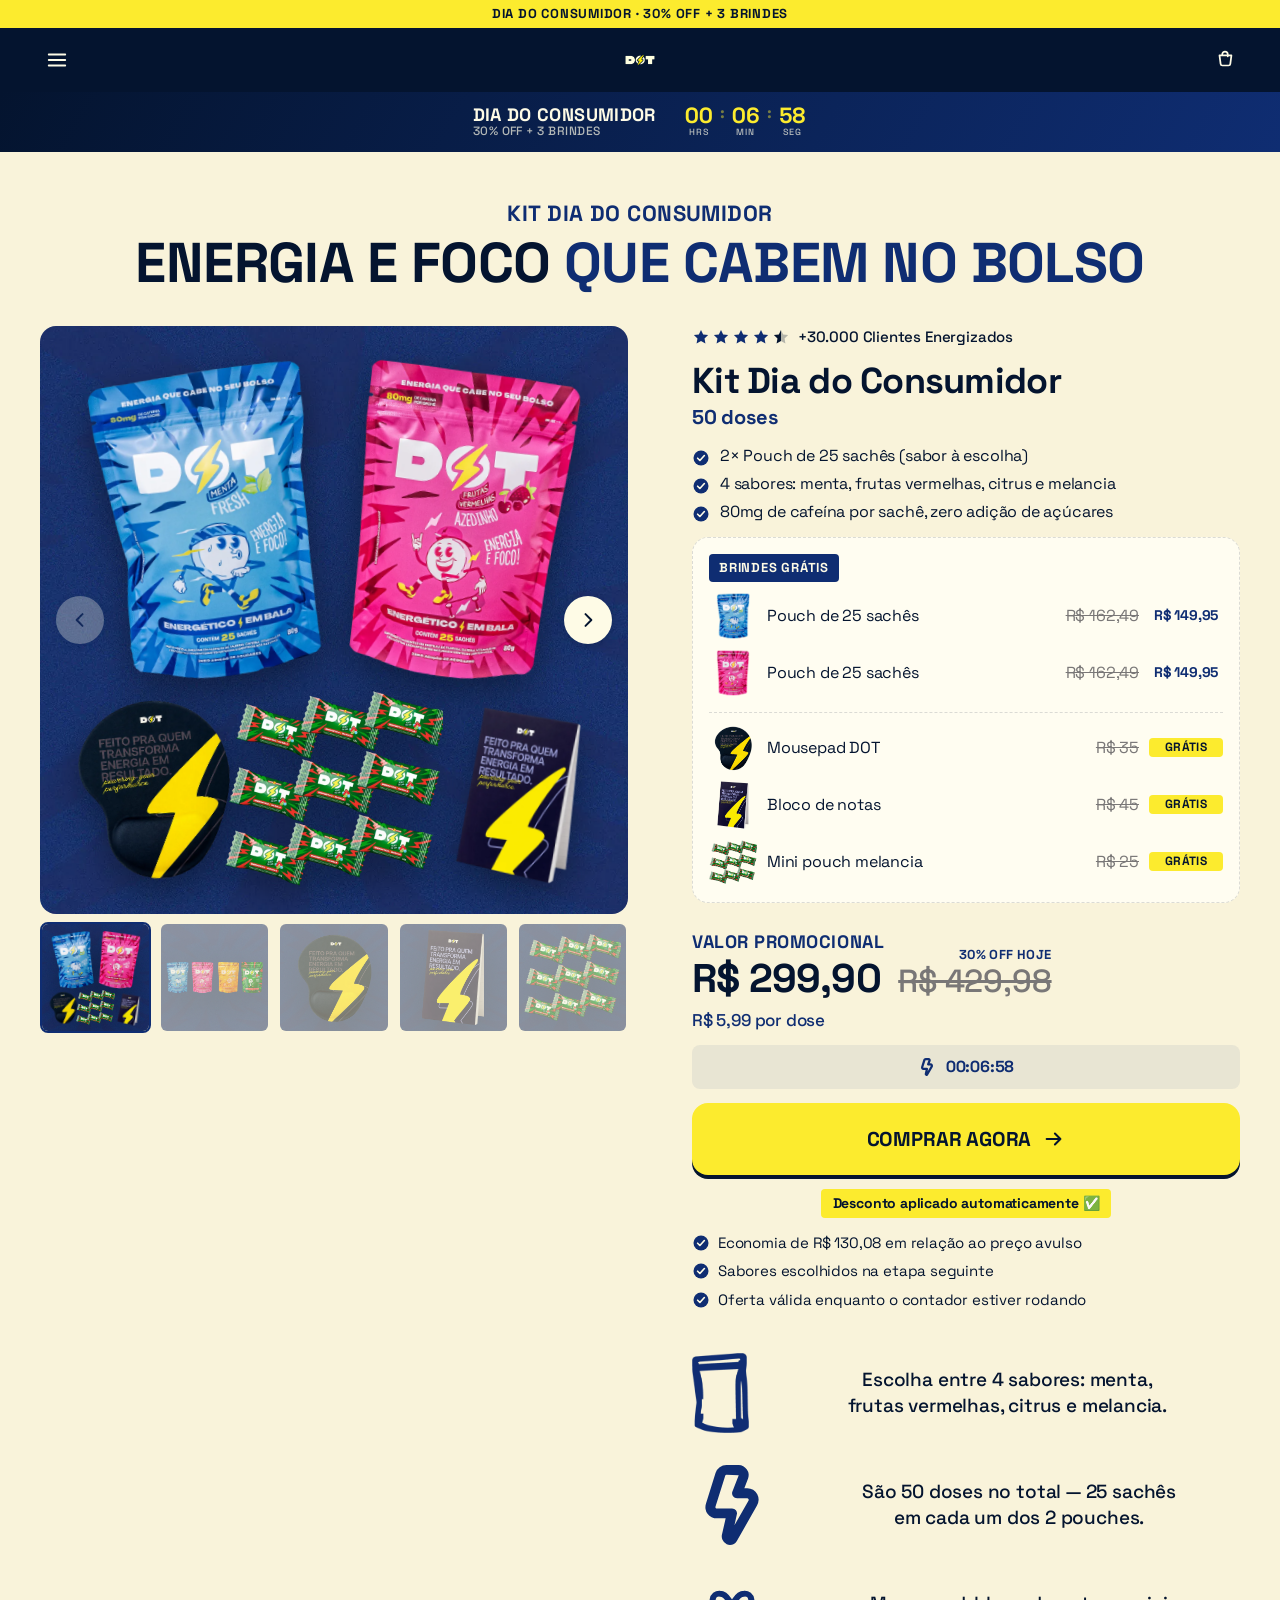
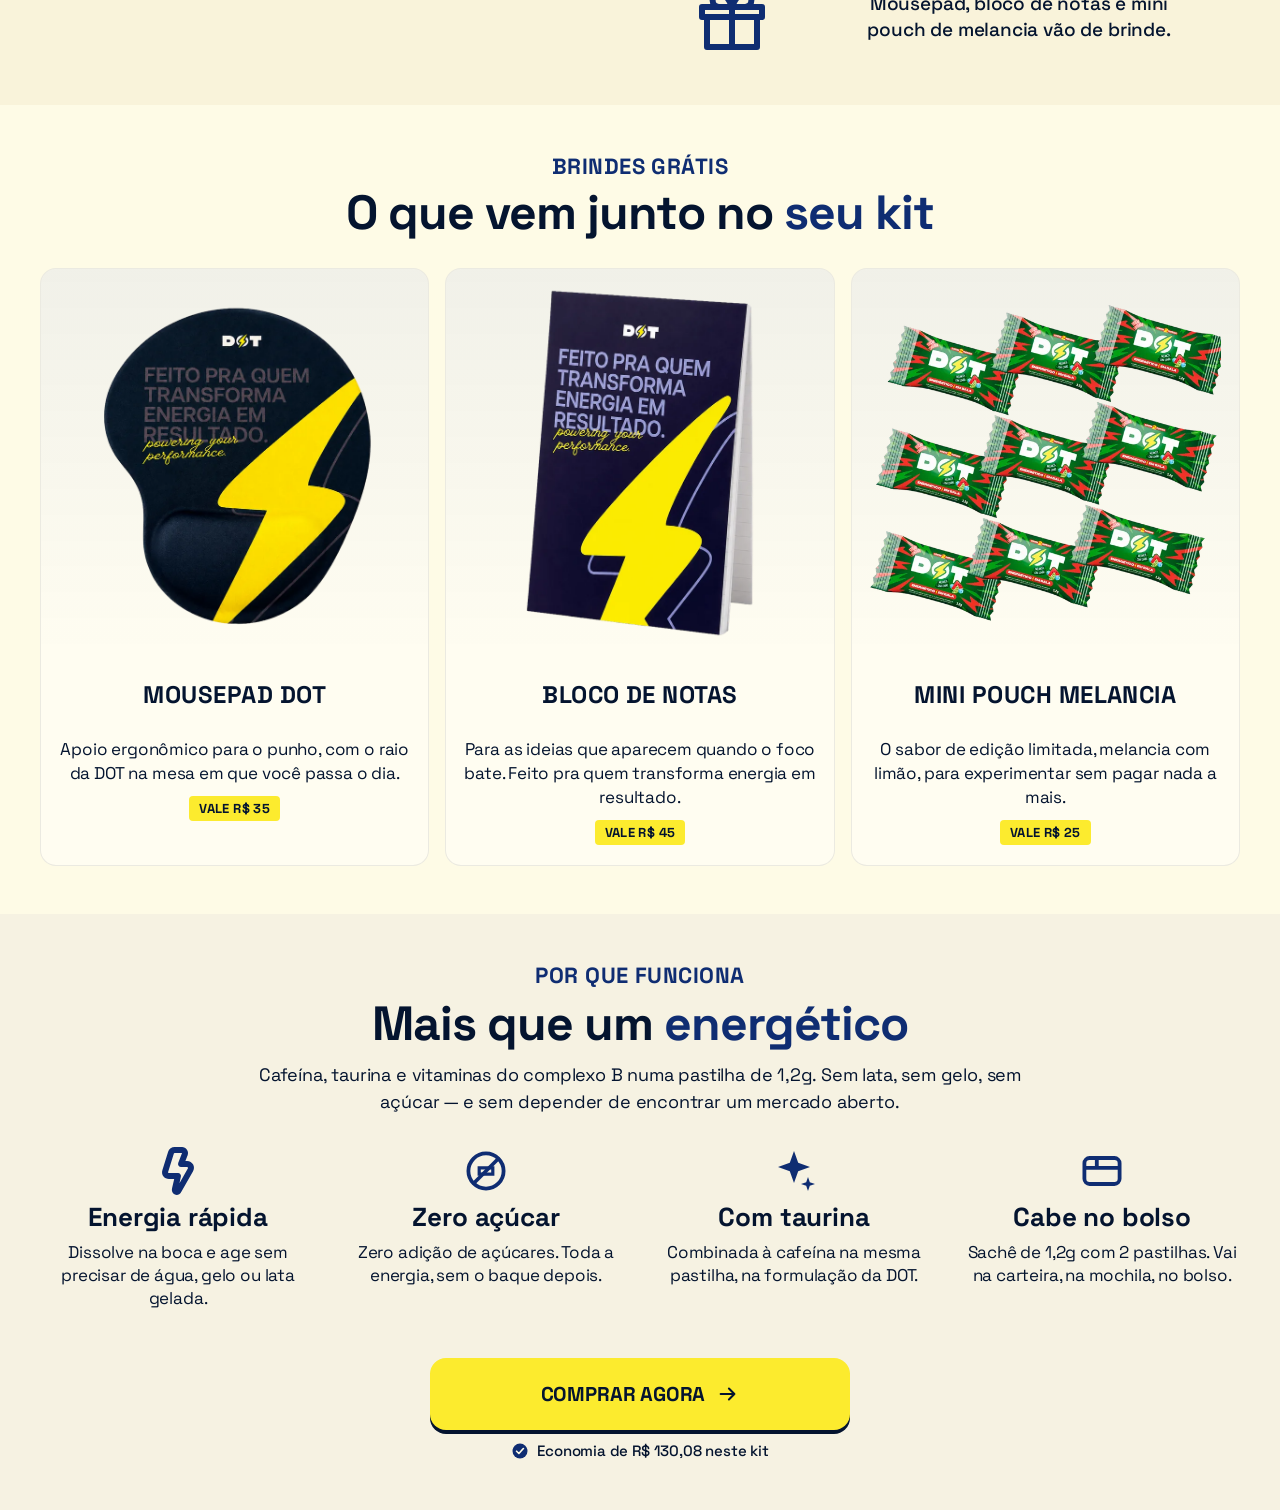
==== commit 5ffa648c: "Bloco do kit: título original de volta e 2o pouch em rosa Mantém "Brindes grátis" como título, no lu" ====
--- a/index.html
+++ b/index.html
@@ -174,7 +174,7 @@
           </ul>
 
           <div class="gifts-box">
-            <span class="tag">Seu kit</span>
+            <span class="tag">Brindes grátis</span>
             <ul class="gift-list">
               <li>
                 <img class="gift-list__img" src="assets/sabor-menta.webp" alt="Pouch DOT de 25 sachês" width="620" height="896" loading="lazy">
@@ -183,7 +183,7 @@
                 <span class="now">R$ 149,95</span>
               </li>
               <li>
-                <img class="gift-list__img" src="assets/sabor-menta.webp" alt="Pouch DOT de 25 sachês" width="620" height="896" loading="lazy">
+                <img class="gift-list__img" src="assets/sabor-frutas.webp" alt="Pouch DOT de 25 sachês" width="620" height="896" loading="lazy">
                 <span class="gift-list__name">Pouch de 25 sachês</span>
                 <span class="gift-list__was">R$ 162,49</span>
                 <span class="now">R$ 149,95</span>
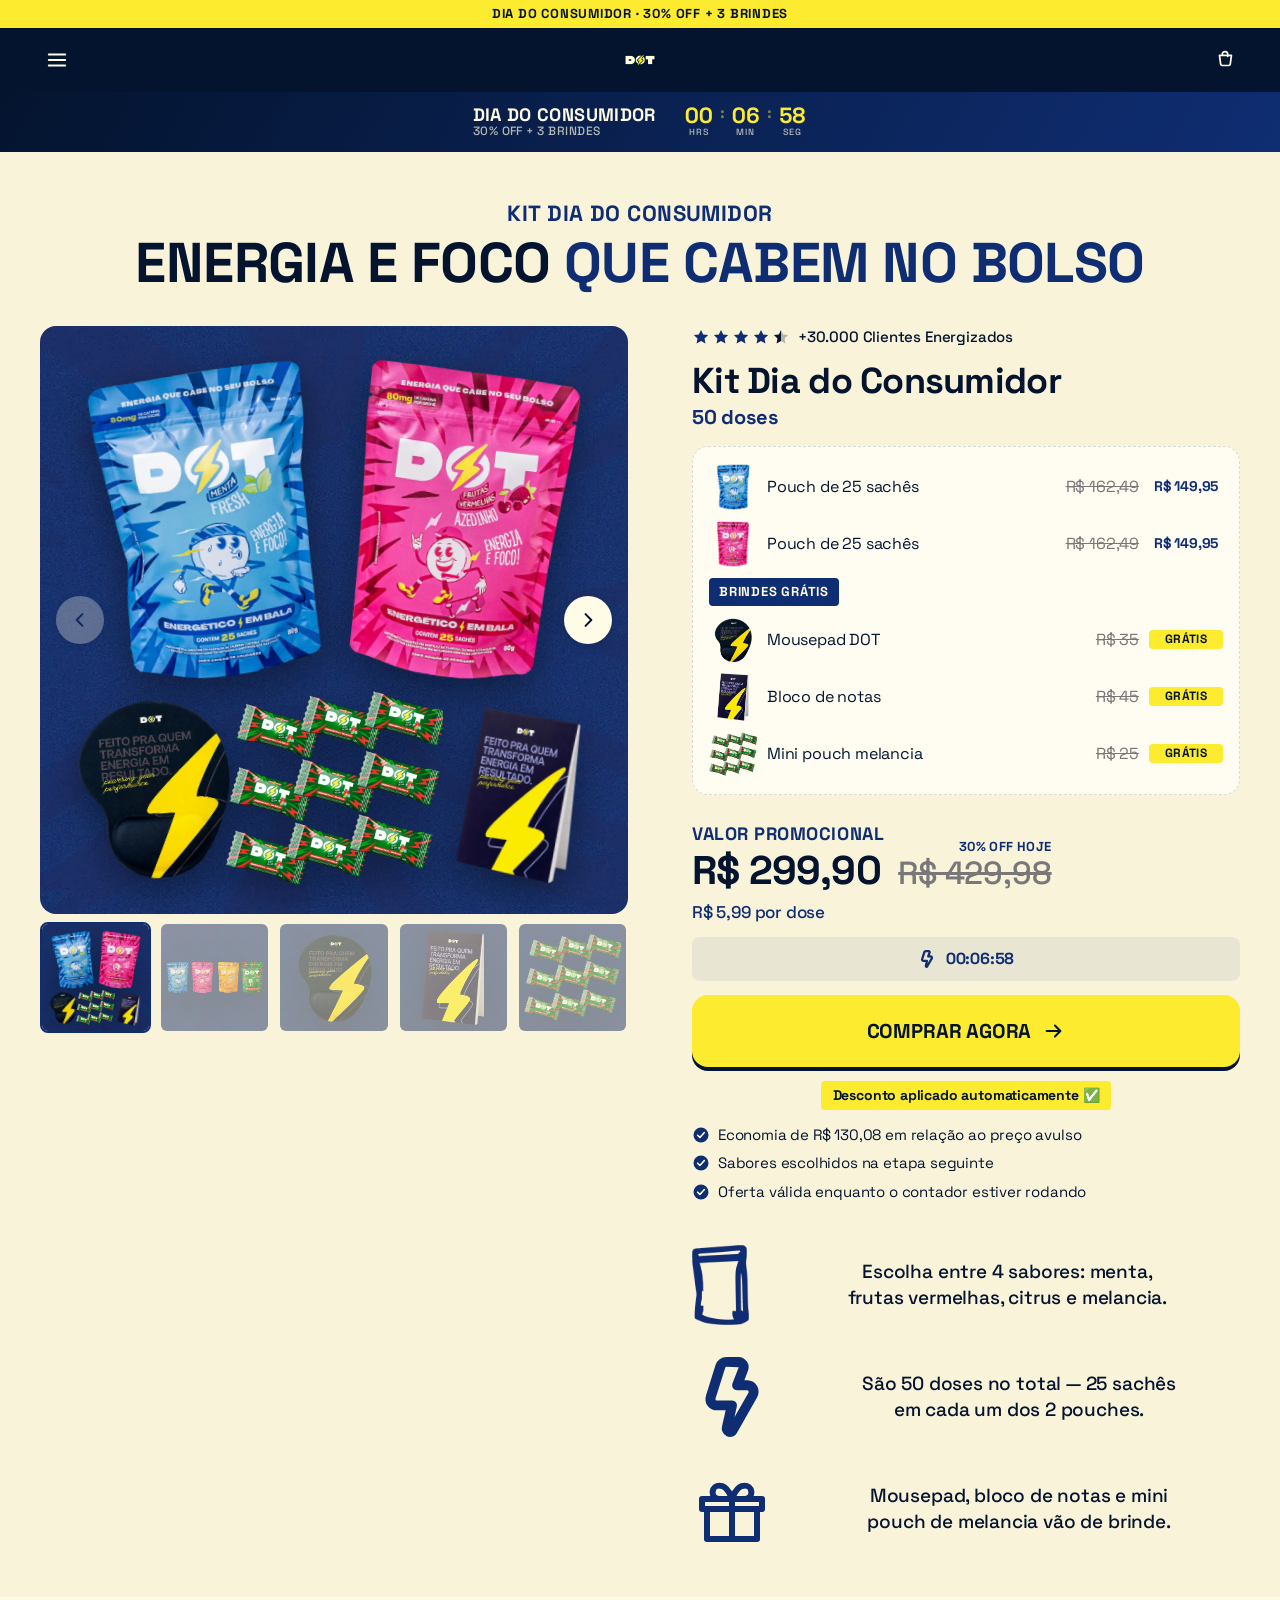
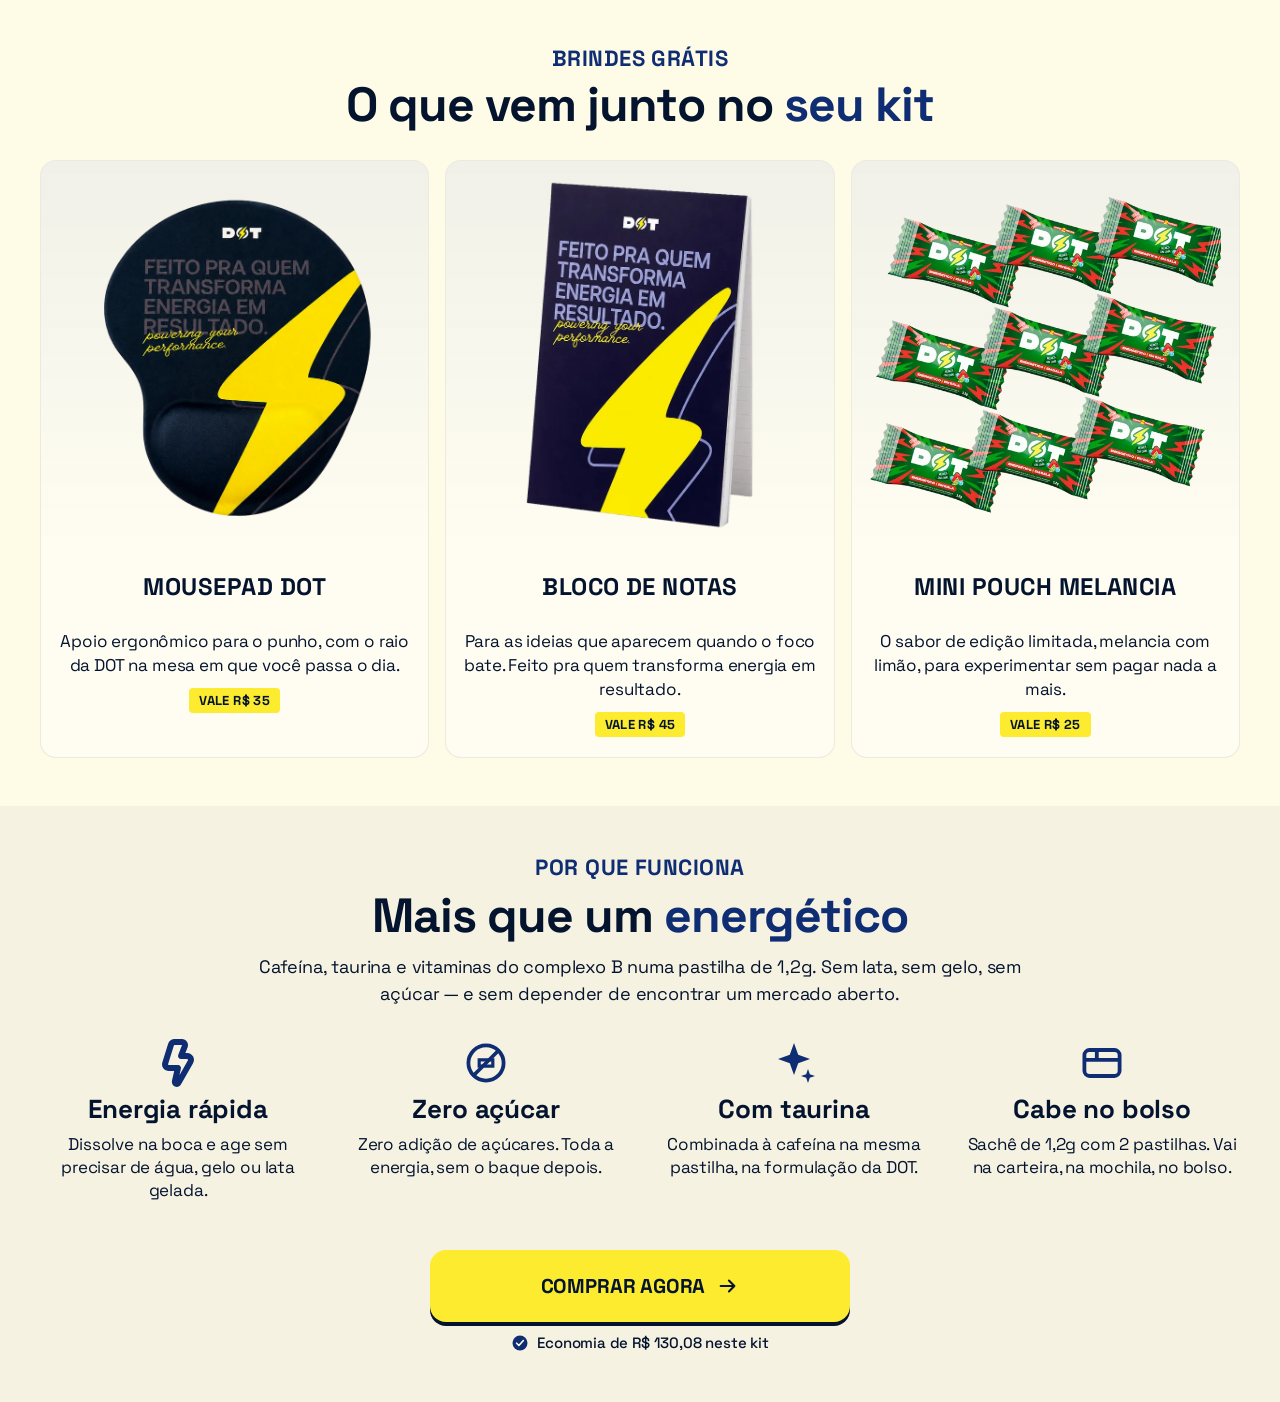
==== commit 9c079536: "Card: rótulo entre as listas e specs removidas O "Brindes grátis" sai do topo do bloco e vai para en" ====
--- a/index.html
+++ b/index.html
@@ -167,14 +167,7 @@
             <p class="card__doses">50 doses</p>
           </div>
 
-          <ul class="specs">
-            <li><svg width="18" height="18" aria-hidden="true"><use href="#i-check"/></svg>2× Pouch de 25 sachês (sabor à escolha)</li>
-            <li><svg width="18" height="18" aria-hidden="true"><use href="#i-check"/></svg>4 sabores: menta, frutas vermelhas, citrus e melancia</li>
-            <li><svg width="18" height="18" aria-hidden="true"><use href="#i-check"/></svg>80mg de cafeína por sachê, zero adição de açúcares</li>
-          </ul>
-
           <div class="gifts-box">
-            <span class="tag">Brindes grátis</span>
             <ul class="gift-list">
               <li>
                 <img class="gift-list__img" src="assets/sabor-menta.webp" alt="Pouch DOT de 25 sachês" width="620" height="896" loading="lazy">
@@ -188,7 +181,12 @@
                 <span class="gift-list__was">R$ 162,49</span>
                 <span class="now">R$ 149,95</span>
               </li>
-              <li class="gift-list__sep">
+            </ul>
+
+            <span class="tag">Brindes grátis</span>
+
+            <ul class="gift-list">
+              <li>
                 <img class="gift-list__img" src="assets/brinde-mousepad.webp" alt="Mousepad DOT" width="620" height="751" loading="lazy">
                 <span class="gift-list__name">Mousepad DOT</span>
                 <span class="gift-list__was">R$ 35</span>
--- a/v2.css
+++ b/v2.css
@@ -364,9 +364,6 @@
 .card__title { margin: 0; font-size: clamp(1.75rem, 6.4vw, 2.25rem); font-weight: 700; line-height: 1.1; letter-spacing: -.02em; }
 .card__doses { margin: 0; font-size: 20px; font-weight: 700; color: var(--blue); }
 
-.specs { display: flex; flex-direction: column; gap: 7px; }
-.specs li { display: flex; align-items: flex-start; gap: 10px; font-size: 16px; line-height: 1.3; }
-.specs svg { flex: none; margin-top: 3px; color: var(--blue); }
 
 /* Brindes dentro do card */
 .gifts-box {
@@ -416,13 +413,6 @@
   white-space: nowrap;
 }
 .free { min-width: 74px; text-align: center; }
-
-/* fio separando o que e pago do que vem de brinde */
-.gift-list__sep { position: relative; margin-top: 6px; padding-top: 12px; }
-.gift-list__sep::before {
-  content: ""; position: absolute; top: 0; left: 0; right: 0;
-  border-top: 1px dashed var(--navy-14);
-}
 
 .free {
   flex: none;
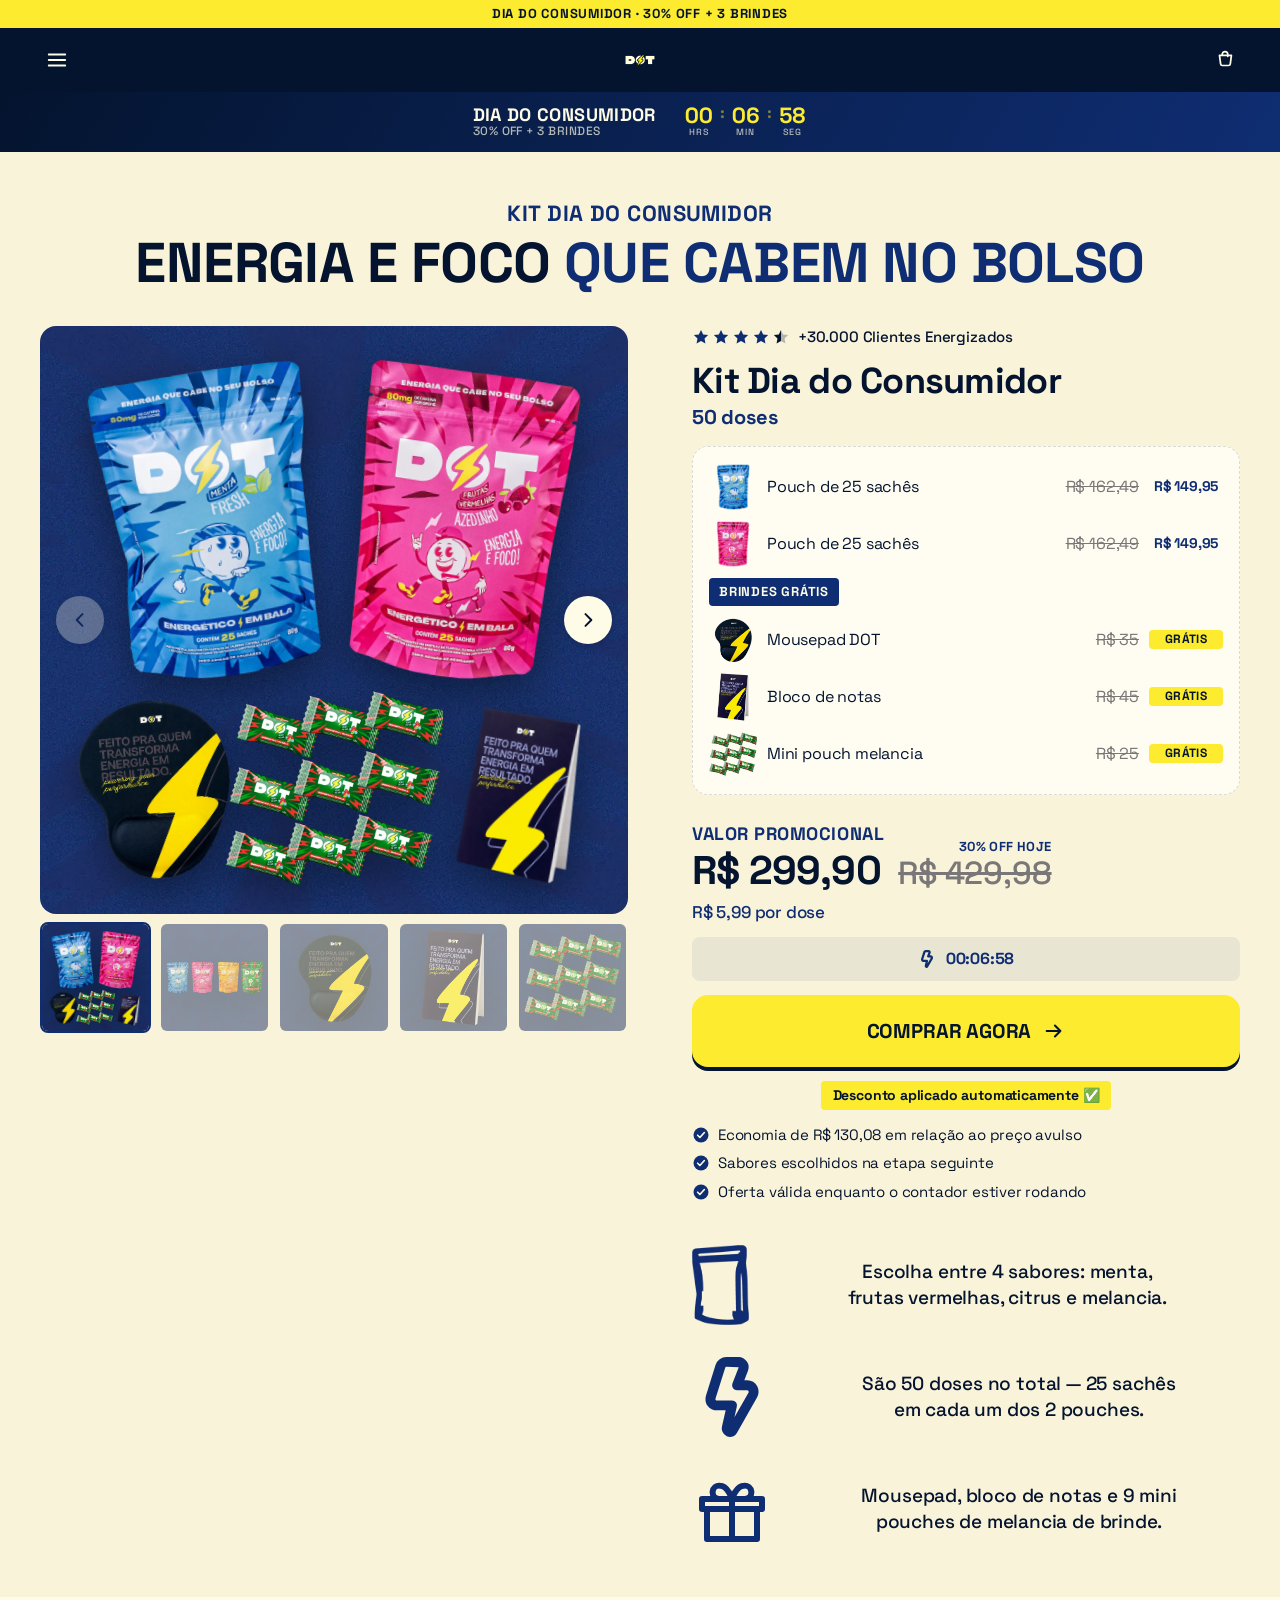
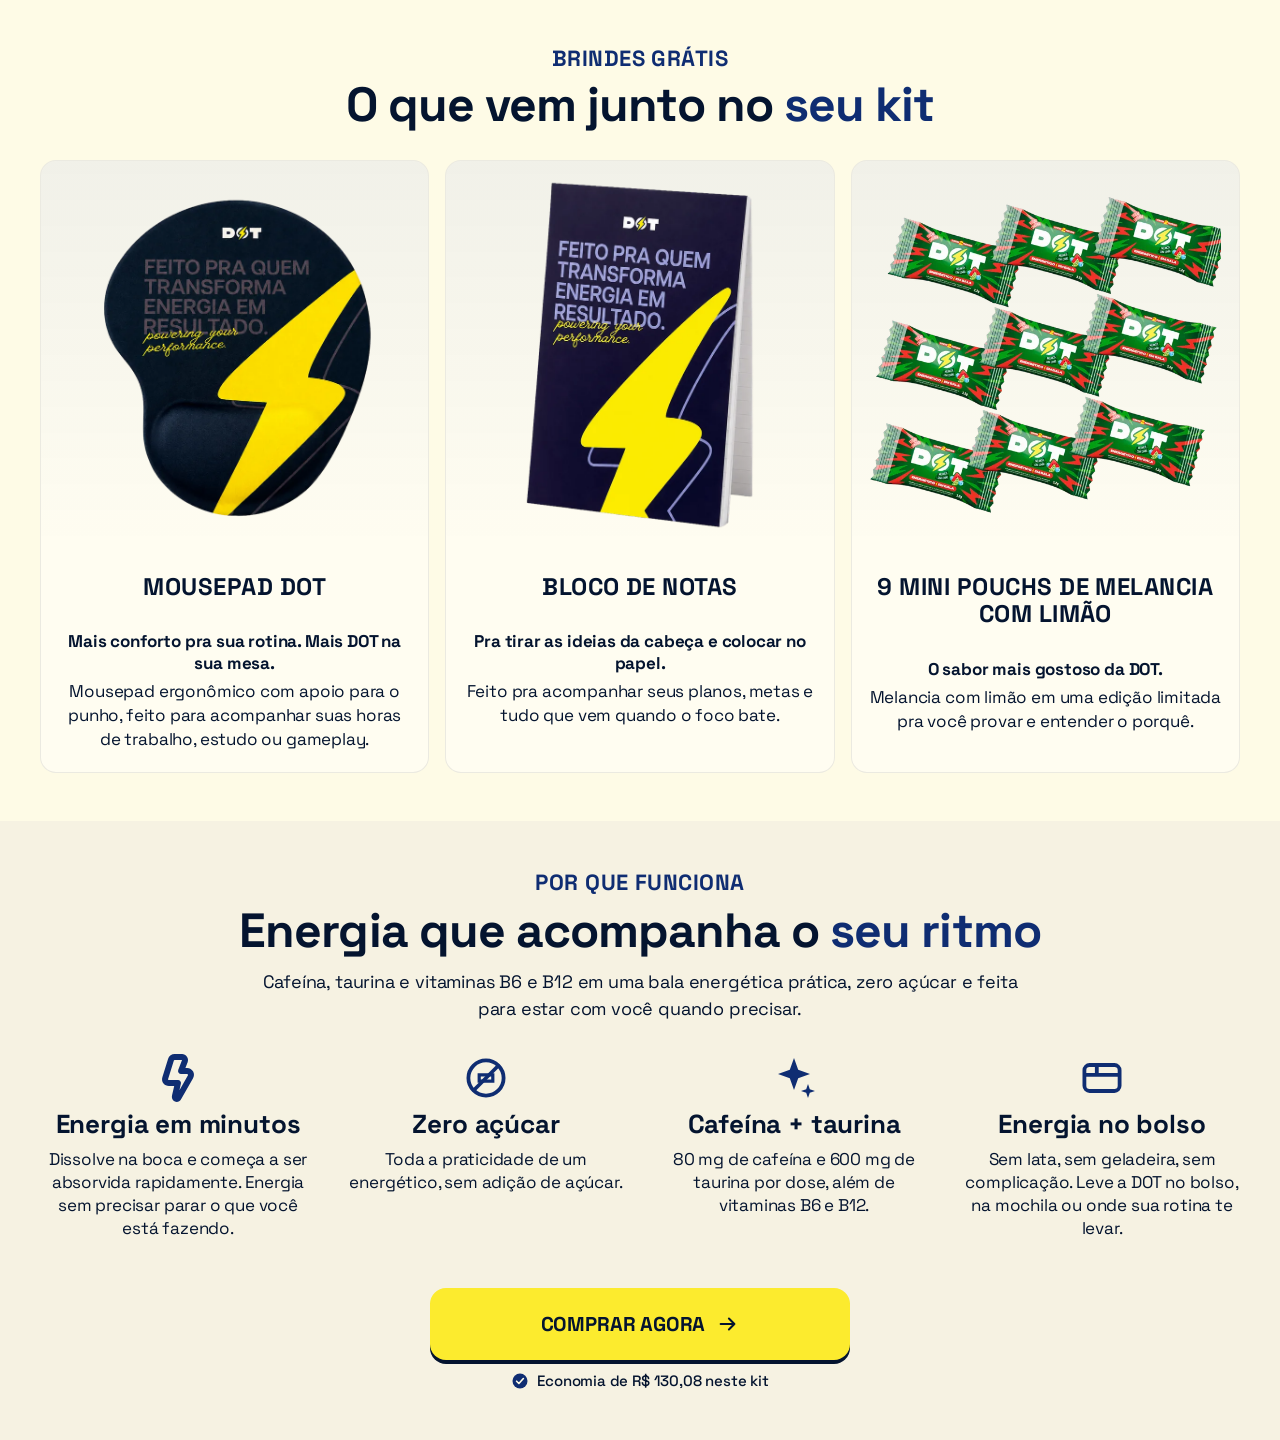
==== commit 979142a4: "Copy: "Por que funciona", cards de brinde e bullet dos brindes Seção "Por que funciona" reescrita — " ====
--- a/index.html
+++ b/index.html
@@ -249,7 +249,7 @@
             </li>
             <li class="bullet">
               <svg width="64" height="64" aria-hidden="true"><use href="#i-gift"/></svg>
-              <span>Mousepad, bloco de notas e mini pouch de melancia vão de brinde.</span>
+              <span>Mousepad, bloco de notas e 9 mini pouches de melancia de brinde.</span>
             </li>
           </ul>
 
@@ -274,24 +274,24 @@
         <div class="gift-card__media media-frame"><img src="assets/brinde-mousepad.webp" alt="Mousepad DOT" loading="lazy"></div>
         <div class="gift-card__body">
           <p class="gift-card__title">Mousepad DOT</p>
-          <p class="gift-card__text">Apoio ergonômico para o punho, com o raio da DOT na mesa em que você passa o dia.</p>
-          <span class="gift-card__value">Vale R$ 35</span>
+          <p class="gift-card__lead">Mais conforto pra sua rotina. Mais DOT na sua mesa.</p>
+          <p class="gift-card__text">Mousepad ergonômico com apoio para o punho, feito para acompanhar suas horas de trabalho, estudo ou gameplay.</p>
         </div>
       </article>
       <article class="gift-card">
         <div class="gift-card__media media-frame"><img src="assets/brinde-bloco.webp" alt="Bloco de notas DOT" loading="lazy"></div>
         <div class="gift-card__body">
           <p class="gift-card__title">Bloco de notas</p>
-          <p class="gift-card__text">Para as ideias que aparecem quando o foco bate. Feito pra quem transforma energia em resultado.</p>
-          <span class="gift-card__value">Vale R$ 45</span>
+          <p class="gift-card__lead">Pra tirar as ideias da cabeça e colocar no papel.</p>
+          <p class="gift-card__text">Feito pra acompanhar seus planos, metas e tudo que vem quando o foco bate.</p>
         </div>
       </article>
       <article class="gift-card">
         <div class="gift-card__media media-frame"><img src="assets/brinde-saches-melancia.webp" alt="Mini pouch DOT de melancia com limão" loading="lazy"></div>
         <div class="gift-card__body">
-          <p class="gift-card__title">Mini pouch melancia</p>
-          <p class="gift-card__text">O sabor de edição limitada, melancia com limão, para experimentar sem pagar nada a mais.</p>
-          <span class="gift-card__value">Vale R$ 25</span>
+          <p class="gift-card__title">9 mini pouchs de melancia com limão</p>
+          <p class="gift-card__lead">O sabor mais gostoso da DOT.</p>
+          <p class="gift-card__text">Melancia com limão em uma edição limitada pra você provar e entender o porquê.</p>
         </div>
       </article>
     </div>
@@ -304,8 +304,8 @@
               <div class="gift-card__media media-frame"><img src="assets/brinde-mousepad.webp" alt="Mousepad DOT" loading="lazy"></div>
               <div class="gift-card__body">
                 <p class="gift-card__title">Mousepad DOT</p>
-                <p class="gift-card__text">Apoio ergonômico para o punho, com o raio da DOT na mesa em que você passa o dia.</p>
-                <span class="gift-card__value">Vale R$ 35</span>
+                <p class="gift-card__lead">Mais conforto pra sua rotina. Mais DOT na sua mesa.</p>
+                <p class="gift-card__text">Mousepad ergonômico com apoio para o punho, feito para acompanhar suas horas de trabalho, estudo ou gameplay.</p>
               </div>
             </article>
           </div>
@@ -314,8 +314,8 @@
               <div class="gift-card__media media-frame"><img src="assets/brinde-bloco.webp" alt="Bloco de notas DOT" loading="lazy"></div>
               <div class="gift-card__body">
                 <p class="gift-card__title">Bloco de notas</p>
-                <p class="gift-card__text">Para as ideias que aparecem quando o foco bate. Feito pra quem transforma energia em resultado.</p>
-                <span class="gift-card__value">Vale R$ 45</span>
+                <p class="gift-card__lead">Pra tirar as ideias da cabeça e colocar no papel.</p>
+                <p class="gift-card__text">Feito pra acompanhar seus planos, metas e tudo que vem quando o foco bate.</p>
               </div>
             </article>
           </div>
@@ -323,9 +323,9 @@
             <article class="gift-card">
               <div class="gift-card__media media-frame"><img src="assets/brinde-saches-melancia.webp" alt="Mini pouch DOT de melancia com limão" loading="lazy"></div>
               <div class="gift-card__body">
-                <p class="gift-card__title">Mini pouch melancia</p>
-                <p class="gift-card__text">O sabor de edição limitada, melancia com limão, para experimentar sem pagar nada a mais.</p>
-                <span class="gift-card__value">Vale R$ 25</span>
+                <p class="gift-card__title">9 mini pouchs de melancia com limão</p>
+                <p class="gift-card__lead">O sabor mais gostoso da DOT.</p>
+                <p class="gift-card__text">Melancia com limão em uma edição limitada pra você provar e entender o porquê.</p>
               </div>
             </article>
           </div>
@@ -343,30 +343,30 @@
 
     <div class="benefits__head">
       <p class="eyebrow">Por que funciona</p>
-      <h2 class="h2">Mais que um <span class="hl">energético</span></h2>
-      <p class="lead">Cafeína, taurina e vitaminas do complexo B numa pastilha de 1,2g. Sem lata, sem gelo, sem açúcar — e sem depender de encontrar um mercado aberto.</p>
+      <h2 class="h2">Energia que acompanha o <span class="hl">seu ritmo</span></h2>
+      <p class="lead">Cafeína, taurina e vitaminas B6 e B12 em uma bala energética prática, zero açúcar e feita para estar com você quando precisar.</p>
     </div>
 
     <div class="benefits__grid">
       <div class="benefit">
         <svg width="48" height="48" aria-hidden="true"><use href="#i-bolt"/></svg>
-        <h3>Energia rápida</h3>
-        <p>Dissolve na boca e age sem precisar de água, gelo ou lata gelada.</p>
+        <h3>Energia em minutos</h3>
+        <p>Dissolve na boca e começa a ser absorvida rapidamente. Energia sem precisar parar o que você está fazendo.</p>
       </div>
       <div class="benefit">
         <svg width="48" height="48" aria-hidden="true"><use href="#i-nosugar"/></svg>
         <h3>Zero açúcar</h3>
-        <p>Zero adição de açúcares. Toda a energia, sem o baque depois.</p>
+        <p>Toda a praticidade de um energético, sem adição de açúcar.</p>
       </div>
       <div class="benefit">
         <svg width="48" height="48" aria-hidden="true"><use href="#i-sparkle"/></svg>
-        <h3>Com taurina</h3>
-        <p>Combinada à cafeína na mesma pastilha, na formulação da DOT.</p>
+        <h3>Cafeína + taurina</h3>
+        <p>80 mg de cafeína e 600 mg de taurina por dose, além de vitaminas B6 e B12.</p>
       </div>
       <div class="benefit">
         <svg width="48" height="48" aria-hidden="true"><use href="#i-pocket"/></svg>
-        <h3>Cabe no bolso</h3>
-        <p>Sachê de 1,2g com 2 pastilhas. Vai na carteira, na mochila, no bolso.</p>
+        <h3>Energia no bolso</h3>
+        <p>Sem lata, sem geladeira, sem complicação. Leve a DOT no bolso, na mochila ou onde sua rotina te levar.</p>
       </div>
 </div>
 
--- a/v2.css
+++ b/v2.css
@@ -364,7 +364,6 @@
 .card__title { margin: 0; font-size: clamp(1.75rem, 6.4vw, 2.25rem); font-weight: 700; line-height: 1.1; letter-spacing: -.02em; }
 .card__doses { margin: 0; font-size: 20px; font-weight: 700; color: var(--blue); }
 
-
 /* Brindes dentro do card */
 .gifts-box {
   display: flex;
@@ -376,7 +375,6 @@
   background: var(--cream-card);
 }
 
-
 .tag {
   align-self: flex-start;
   padding: 4px 10px;
@@ -425,7 +423,6 @@
   letter-spacing: .03em;
   text-transform: uppercase;
 }
-
 
 /* Preço */
 .price__label { margin: 0; grid-area: 1 / 1 / 2 / 2; align-self: baseline; font-size: clamp(0.9rem, 4.6vw, 1.125rem); font-weight: 700; line-height: 1.2; letter-spacing: .03em; text-transform: uppercase; color: var(--blue); }
@@ -727,19 +724,9 @@
   letter-spacing: .02em;
   text-transform: uppercase;
 }
+.gift-card__lead  { margin: 0; font-size: 15px; font-weight: 700; line-height: 1.3; }
 .gift-card__text  { margin: 0; font-size: 15px; line-height: 1.4; }
 
-.gift-card__value {
-  align-self: center;
-  margin-top: 4px;
-  padding: 3px 10px;
-  border-radius: 4px;
-  background: var(--yellow);
-  font-size: 13px;
-  font-weight: 700;
-  letter-spacing: .03em;
-  text-transform: uppercase;
-}
 
 .gifts__grid   { display: none; }
 .gifts__slider { display: block; }
@@ -749,6 +736,7 @@
   .gifts__grid   { display: grid; grid-template-columns: repeat(3, 1fr); gap: 16px; }
   .gifts__slider { display: none; }
   .gift-card__title { font-size: 24px; }
+  .gift-card__lead  { font-size: 17px; }
   .gift-card__text  { font-size: 17px; }
 }
 
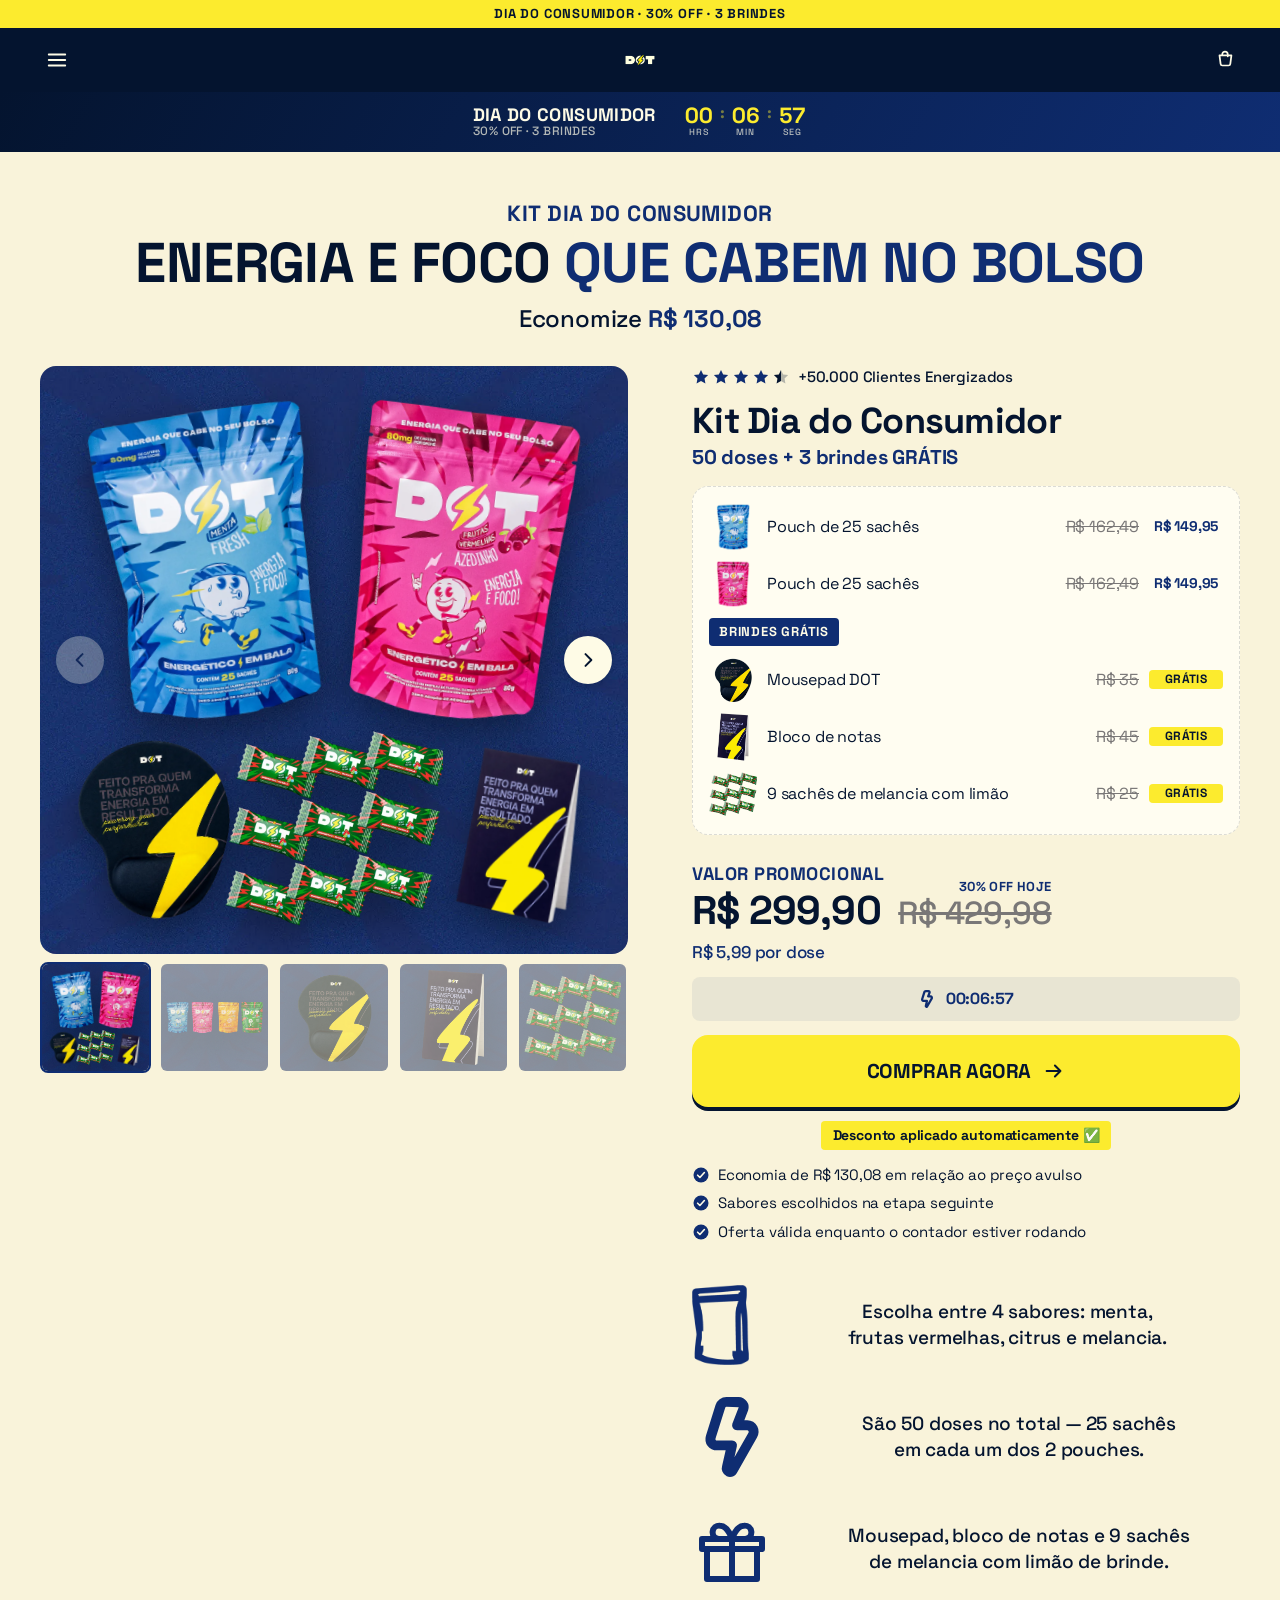
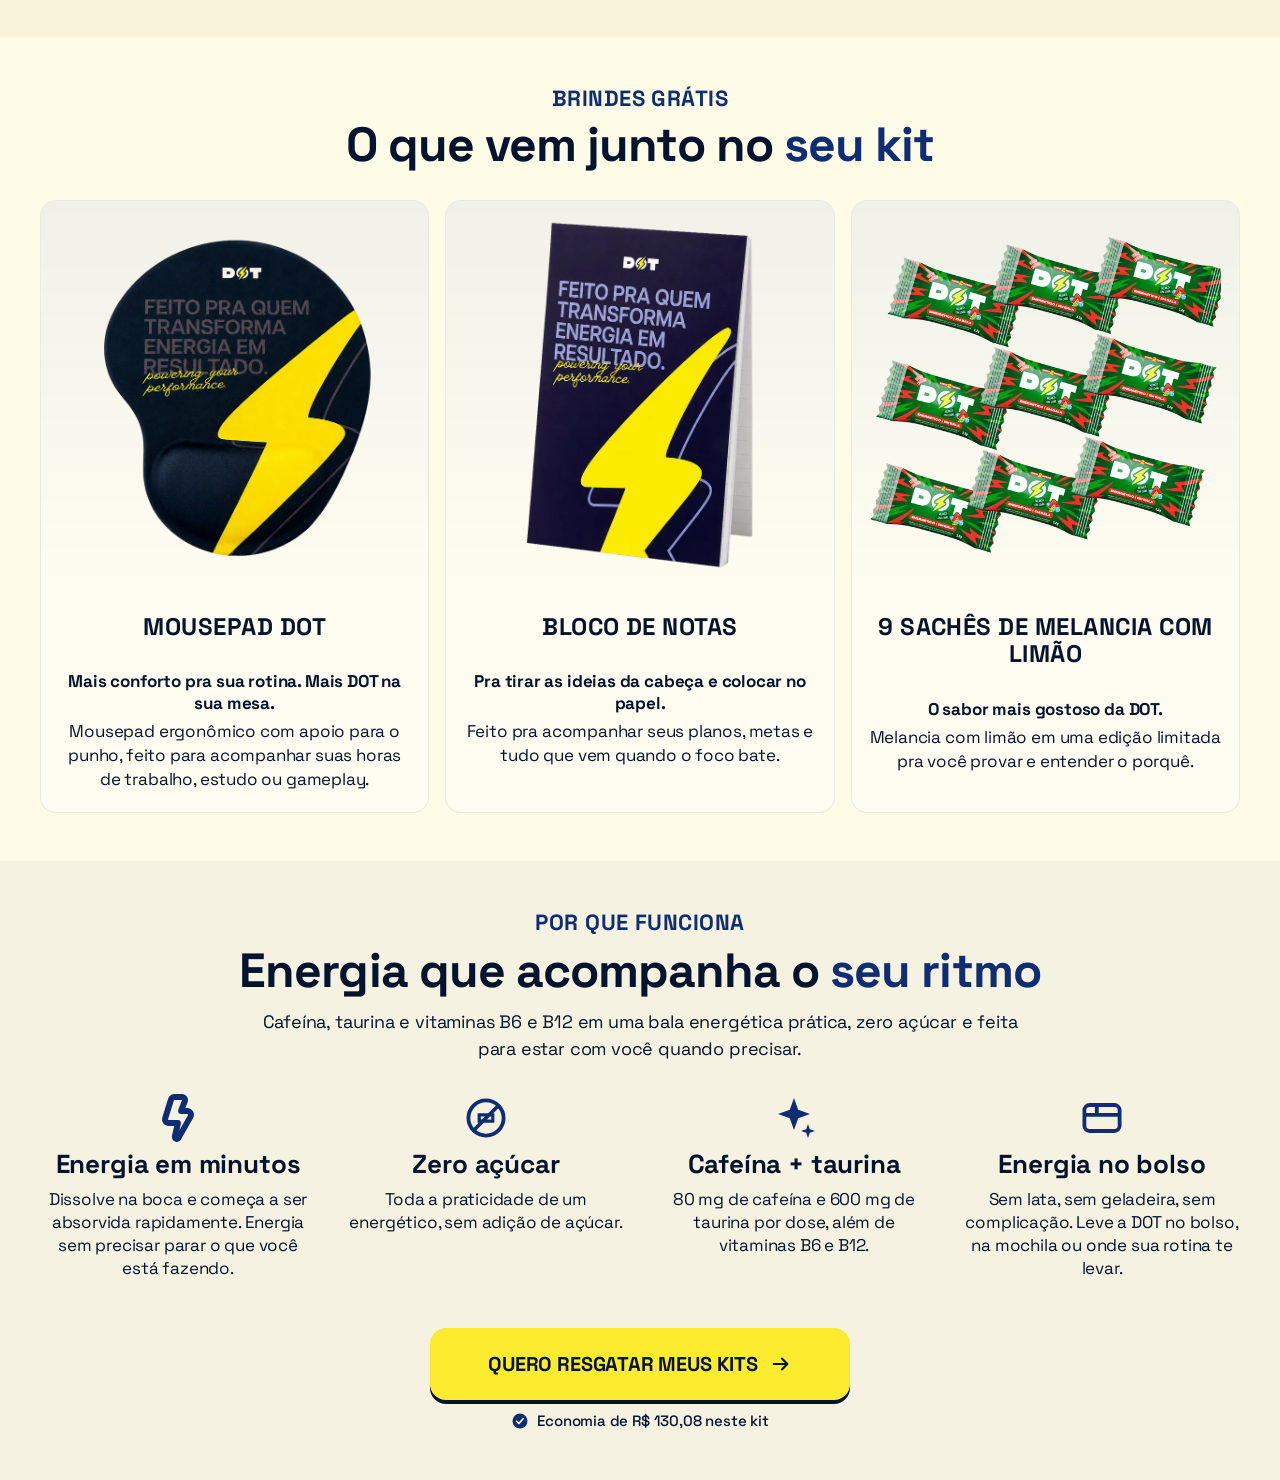
==== commit 8499a3d5: "Copy: economia no subtítulo, +50.000 clientes, 9 sachês de melancia e novo CTA - Faixa do topo e bar" ====
--- a/index.html
+++ b/index.html
@@ -4,7 +4,7 @@
 <meta charset="utf-8">
 <meta name="viewport" content="width=device-width, initial-scale=1">
 <title>Kit Dia do Consumidor — 50 doses + 3 brindes | DOT Energy</title>
-<meta name="description" content="2 pouches de 25 sachês no sabor que você escolher — menta, frutas vermelhas, citrus ou melancia — com mousepad, bloco de notas e mini pouch de melancia de brinde. De R$ 429,98 por R$ 299,90.">
+<meta name="description" content="2 pouches de 25 sachês no sabor que você escolher — menta, frutas vermelhas, citrus ou melancia — com mousepad, bloco de notas e 9 sachês de melancia com limão de brinde. De R$ 429,98 por R$ 299,90.">
 
 <link rel="preconnect" href="https://fonts.googleapis.com">
 <link rel="preconnect" href="https://fonts.gstatic.com" crossorigin>
@@ -31,7 +31,7 @@
 
 <!-- ================= 1 · HEADER + COUNTDOWN ================= -->
 <header class="navbar">
-  <div class="announce">Dia do Consumidor &middot; 30% OFF + 3 brindes</div>
+  <div class="announce">Dia do Consumidor &middot; 30% OFF &middot; 3 brindes</div>
   <div class="nav-row">
     <button type="button" aria-label="Abrir menu">
       <svg width="22" height="22" viewBox="0 0 24 24" aria-hidden="true"><path d="M3 6h18M3 12h18M3 18h18" fill="none" stroke="currentColor" stroke-width="2" stroke-linecap="round"/></svg>
@@ -47,7 +47,7 @@
 <div class="salebar" id="salebar" data-minutes="7" data-extra-minutes="5">
   <div class="salebar__left">
     <span class="salebar__title">Dia do Consumidor</span>
-    <span class="salebar__desc">30% OFF + 3 brindes</span>
+    <span class="salebar__desc">30% OFF &middot; 3 brindes</span>
   </div>
 
   <div class="timer" role="timer" aria-label="Tempo restante da oferta">
@@ -75,6 +75,7 @@
     <div class="offer__head">
       <p class="eyebrow">Kit Dia do Consumidor</p>
       <h1 class="h1">Energia e foco <span class="hl">que cabem no bolso</span></h1>
+      <p class="offer__sub">Economize <strong>R$ 130,08</strong></p>
     </div>
 
     <div class="offer__layout">
@@ -91,7 +92,7 @@
                   <img class="c-pouch-b" src="assets/sabor-frutas.webp"         alt="Pouch DOT Frutas Vermelhas Azedinho">
                   <img class="c-pad"     src="assets/brinde-mousepad.webp"      alt="Mousepad DOT">
                   <img class="c-bloco"   src="assets/brinde-bloco.webp"         alt="Bloco de notas DOT">
-                  <img class="c-mini"    src="assets/brinde-saches-melancia.webp" alt="Mini pouch de melancia">
+                  <img class="c-mini"    src="assets/brinde-saches-melancia.webp" alt="9 sachês de melancia com limão">
                 </div>
               </div>
             </div>
@@ -109,7 +110,7 @@
 
             <div class="swiper-slide"><div class="gallery__slide media-frame"><img src="assets/brinde-mousepad.webp"      alt="Mousepad DOT"></div></div>
             <div class="swiper-slide"><div class="gallery__slide media-frame"><img src="assets/brinde-bloco.webp"         alt="Bloco de notas DOT"></div></div>
-            <div class="swiper-slide"><div class="gallery__slide media-frame"><img src="assets/brinde-saches-melancia.webp" alt="Mini pouch de melancia com limão"></div></div>
+            <div class="swiper-slide"><div class="gallery__slide media-frame"><img src="assets/brinde-saches-melancia.webp" alt="9 sachês de melancia com limão"></div></div>
 
           </div>
 
@@ -159,12 +160,12 @@
             <span class="rating__stars" role="img" aria-label="4,5 de 5 estrelas">
               <svg width="18" height="18"><use href="#i-star"/></svg><svg width="18" height="18"><use href="#i-star"/></svg><svg width="18" height="18"><use href="#i-star"/></svg><svg width="18" height="18"><use href="#i-star"/></svg><svg width="18" height="18"><use href="#i-star-half"/></svg>
             </span>
-            <span class="rating__count">+30.000 Clientes Energizados</span>
+            <span class="rating__count">+50.000 Clientes Energizados</span>
           </div>
 
           <div>
             <h2 class="card__title">Kit Dia do Consumidor</h2>
-            <p class="card__doses">50 doses</p>
+            <p class="card__doses">50 doses + 3 brindes GRÁTIS</p>
           </div>
 
           <div class="gifts-box">
@@ -199,8 +200,8 @@
                 <span class="free">Grátis</span>
               </li>
               <li>
-                <img class="gift-list__img" src="assets/brinde-saches-melancia.webp" alt="Mini pouch DOT de melancia com limão" width="620" height="620" loading="lazy">
-                <span class="gift-list__name">Mini pouch melancia</span>
+                <img class="gift-list__img" src="assets/brinde-saches-melancia.webp" alt="9 sachês DOT de melancia com limão" width="620" height="620" loading="lazy">
+                <span class="gift-list__name">9 sachês de melancia com limão</span>
                 <span class="gift-list__was">R$ 25</span>
                 <span class="free">Grátis</span>
               </li>
@@ -249,7 +250,7 @@
             </li>
             <li class="bullet">
               <svg width="64" height="64" aria-hidden="true"><use href="#i-gift"/></svg>
-              <span>Mousepad, bloco de notas e 9 mini pouches de melancia de brinde.</span>
+              <span>Mousepad, bloco de notas e 9 sachês de melancia com limão de brinde.</span>
             </li>
           </ul>
 
@@ -287,9 +288,9 @@
         </div>
       </article>
       <article class="gift-card">
-        <div class="gift-card__media media-frame"><img src="assets/brinde-saches-melancia.webp" alt="Mini pouch DOT de melancia com limão" loading="lazy"></div>
+        <div class="gift-card__media media-frame"><img src="assets/brinde-saches-melancia.webp" alt="9 sachês DOT de melancia com limão" loading="lazy"></div>
         <div class="gift-card__body">
-          <p class="gift-card__title">9 mini pouchs de melancia com limão</p>
+          <p class="gift-card__title">9 sachês de melancia com limão</p>
           <p class="gift-card__lead">O sabor mais gostoso da DOT.</p>
           <p class="gift-card__text">Melancia com limão em uma edição limitada pra você provar e entender o porquê.</p>
         </div>
@@ -321,9 +322,9 @@
           </div>
           <div class="swiper-slide">
             <article class="gift-card">
-              <div class="gift-card__media media-frame"><img src="assets/brinde-saches-melancia.webp" alt="Mini pouch DOT de melancia com limão" loading="lazy"></div>
+              <div class="gift-card__media media-frame"><img src="assets/brinde-saches-melancia.webp" alt="9 sachês DOT de melancia com limão" loading="lazy"></div>
               <div class="gift-card__body">
-                <p class="gift-card__title">9 mini pouchs de melancia com limão</p>
+                <p class="gift-card__title">9 sachês de melancia com limão</p>
                 <p class="gift-card__lead">O sabor mais gostoso da DOT.</p>
                 <p class="gift-card__text">Melancia com limão em uma edição limitada pra você provar e entender o porquê.</p>
               </div>
@@ -372,7 +373,7 @@
 
     <div class="cta-block">
       <a class="btn" href="#oferta" data-open-flavors>
-        Comprar agora
+        Quero resgatar meus kits
         <svg width="22" height="22" aria-hidden="true"><use href="#i-arrow"/></svg>
       </a>
       <p class="cta-note">
@@ -474,7 +475,7 @@
         <div class="pick-grid pick-grid--gifts">
           <div class="pick is-won pick--wide">
             <span class="pick__media"><img src="assets/brinde-saches-melancia.webp" alt="" loading="lazy"></span>
-            <span class="pick__name">Mini Pouch Melancia</span>
+            <span class="pick__name">9 Sachês de Melancia com Limão</span>
             <span class="pick__value">Vale R$ 25</span>
             <svg class="pick__check" width="26" height="26" viewBox="0 0 24 24" aria-hidden="true"><circle cx="12" cy="12" r="12" fill="currentColor"/><path d="m7 12.4 3.2 3.2L17 8.8" fill="none" stroke="#04142f" stroke-width="2.4" stroke-linecap="round" stroke-linejoin="round"/></svg>
           </div>
@@ -497,7 +498,7 @@
 
     <div class="modal__foot">
       <div class="unlocked" id="modalUnlocked">
-        <p class="unlocked__text">Você já desbloqueou: <strong>Mousepad DOT</strong>, <strong>Bloco de Notas</strong> e <strong>Mini Pouch Melancia</strong></p>
+        <p class="unlocked__text">Você já desbloqueou: <strong>Mousepad DOT</strong>, <strong>Bloco de Notas</strong> e <strong>9 Sachês de Melancia com Limão</strong></p>
         <span class="unlocked__media" aria-hidden="true">
           <img src="assets/brinde-mousepad.webp" alt="" loading="lazy">
           <img src="assets/brinde-bloco.webp" alt="" loading="lazy">
--- a/v2.css
+++ b/v2.css
@@ -254,6 +254,10 @@
 .offer { background: var(--cream-2); }
 
 .offer__head { display: flex; flex-direction: column; align-items: center; gap: 6px; text-align: center; margin-bottom: 24px; }
+
+/* subtitulo com a economia: o valor em azul, como o .hl do titulo */
+.offer__sub { margin: 4px 0 0; font-size: clamp(1.125rem, 4.8vw, 1.5rem); font-weight: 500; line-height: 1.25; }
+.offer__sub strong { font-weight: 700; color: var(--blue); }
 
 .offer__layout { display: flex; flex-direction: column; gap: 24px; }
 
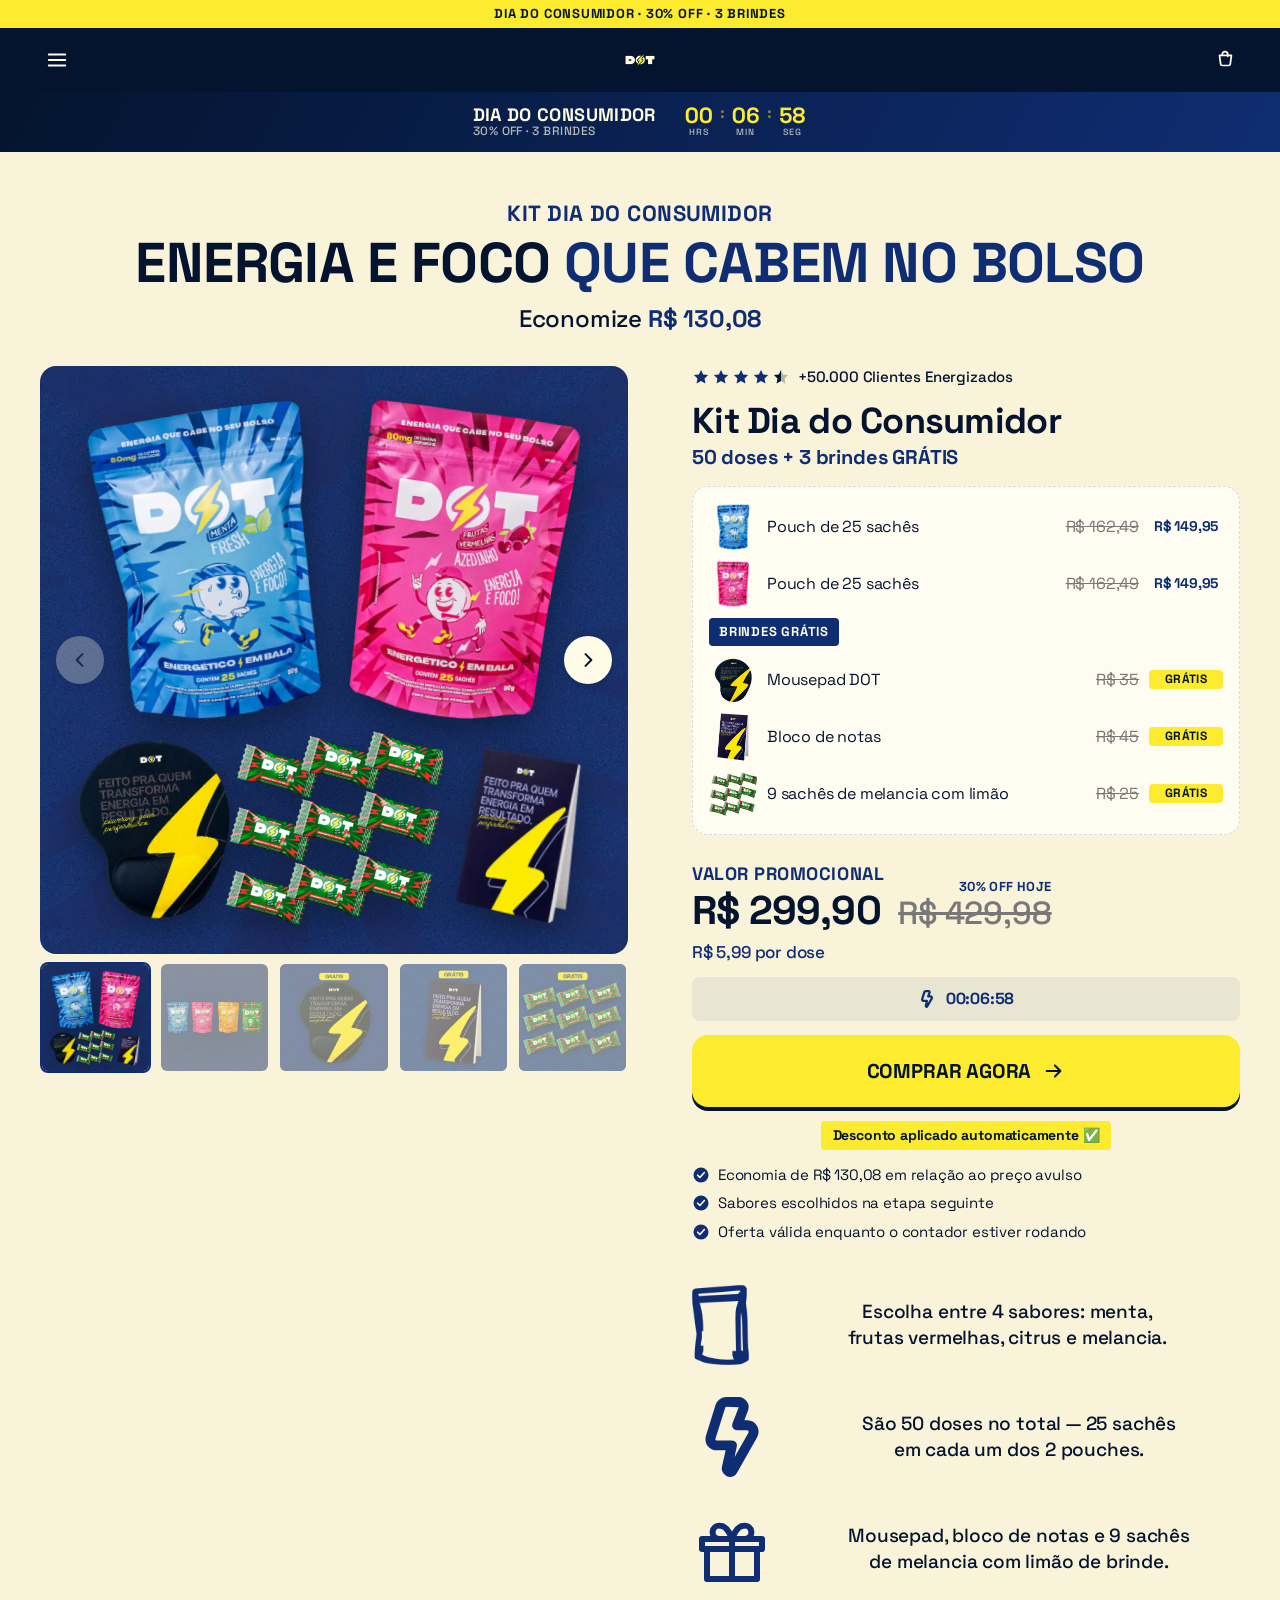
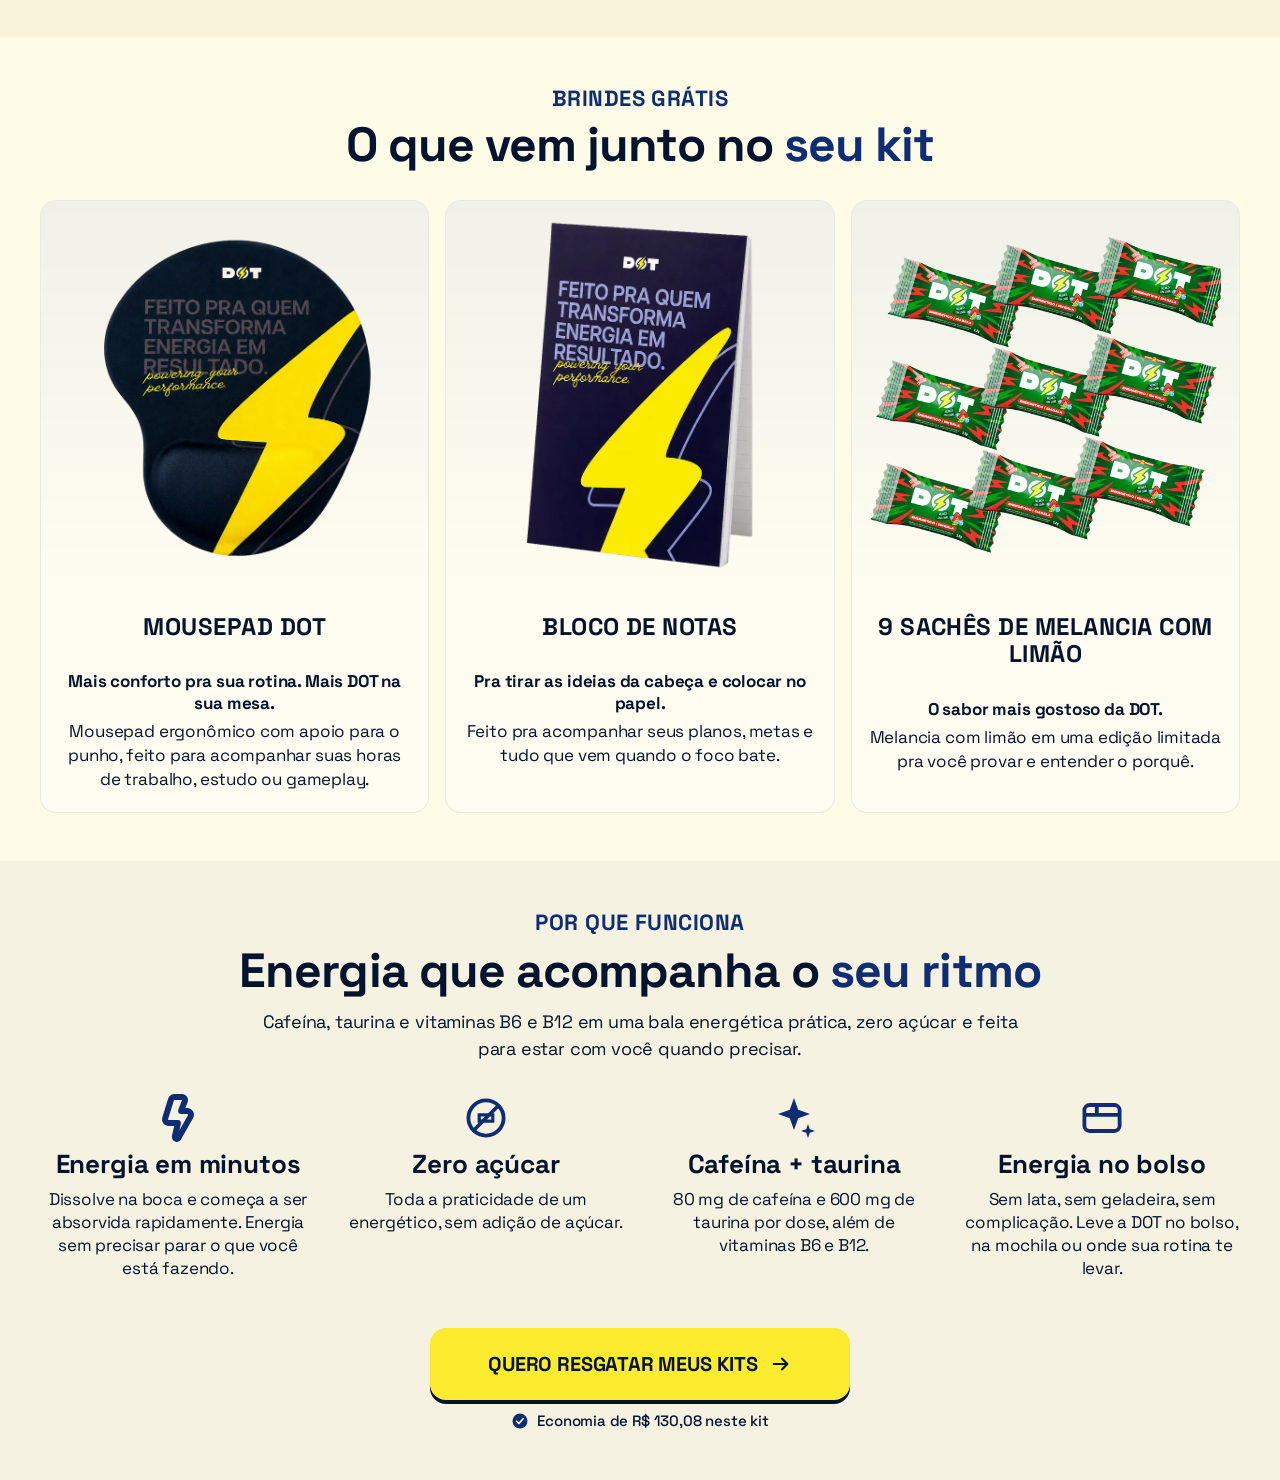
==== commit afe75d0c: "Card e galeria: rodízio de sabores, artes GRÁTIS no carrossel e popup sem valor dos brindes - Pouche" ====
--- a/index.html
+++ b/index.html
@@ -108,9 +108,9 @@
               </div>
             </div>
 
-            <div class="swiper-slide"><div class="gallery__slide media-frame"><img src="assets/brinde-mousepad.webp"      alt="Mousepad DOT"></div></div>
-            <div class="swiper-slide"><div class="gallery__slide media-frame"><img src="assets/brinde-bloco.webp"         alt="Bloco de notas DOT"></div></div>
-            <div class="swiper-slide"><div class="gallery__slide media-frame"><img src="assets/brinde-saches-melancia.webp" alt="9 sachês de melancia com limão"></div></div>
+            <div class="swiper-slide"><div class="gallery__slide gallery__slide--full media-frame"><img src="assets/galeria-mousepad-gratis.webp"        alt="Mousepad DOT grátis"></div></div>
+            <div class="swiper-slide"><div class="gallery__slide gallery__slide--full media-frame"><img src="assets/galeria-bloco-gratis.webp"           alt="Bloco de notas DOT grátis"></div></div>
+            <div class="swiper-slide"><div class="gallery__slide gallery__slide--full media-frame"><img src="assets/galeria-saches-melancia-gratis.webp" alt="9 sachês de melancia com limão grátis"></div></div>
 
           </div>
 
@@ -145,9 +145,9 @@
                 </div>
               </div>
             </div>
-            <div class="swiper-slide"><div class="gallery__slide media-frame"><img src="assets/brinde-mousepad.webp"      alt=""></div></div>
-            <div class="swiper-slide"><div class="gallery__slide media-frame"><img src="assets/brinde-bloco.webp"         alt=""></div></div>
-            <div class="swiper-slide"><div class="gallery__slide media-frame"><img src="assets/brinde-saches-melancia.webp" alt=""></div></div>
+            <div class="swiper-slide"><div class="gallery__slide gallery__slide--full media-frame"><img src="assets/galeria-mousepad-gratis.webp"        alt=""></div></div>
+            <div class="swiper-slide"><div class="gallery__slide gallery__slide--full media-frame"><img src="assets/galeria-bloco-gratis.webp"           alt=""></div></div>
+            <div class="swiper-slide"><div class="gallery__slide gallery__slide--full media-frame"><img src="assets/galeria-saches-melancia-gratis.webp" alt=""></div></div>
           </div>
         </div>
       </div>
@@ -171,13 +171,23 @@
           <div class="gifts-box">
             <ul class="gift-list">
               <li>
-                <img class="gift-list__img" src="assets/sabor-menta.webp" alt="Pouch DOT de 25 sachês" width="620" height="896" loading="lazy">
+                <span class="gift-list__img gift-list__img--giro" role="img" aria-label="Pouch DOT de 25 sachês no sabor que você escolher">
+                  <img class="is-on" src="assets/sabor-menta.webp" alt="" width="620" height="896" loading="lazy">
+                  <img src="assets/sabor-frutas.webp" alt="" width="620" height="896" loading="lazy">
+                  <img src="assets/sabor-citrus.webp" alt="" width="620" height="896" loading="lazy">
+                  <img src="assets/sabor-melancia.webp" alt="" width="620" height="896" loading="lazy">
+                </span>
                 <span class="gift-list__name">Pouch de 25 sachês</span>
                 <span class="gift-list__was">R$ 162,49</span>
                 <span class="now">R$ 149,95</span>
               </li>
               <li>
-                <img class="gift-list__img" src="assets/sabor-frutas.webp" alt="Pouch DOT de 25 sachês" width="620" height="896" loading="lazy">
+                <span class="gift-list__img gift-list__img--giro" role="img" aria-label="Pouch DOT de 25 sachês no sabor que você escolher">
+                  <img class="is-on" src="assets/sabor-frutas.webp" alt="" width="620" height="896" loading="lazy">
+                  <img src="assets/sabor-citrus.webp" alt="" width="620" height="896" loading="lazy">
+                  <img src="assets/sabor-melancia.webp" alt="" width="620" height="896" loading="lazy">
+                  <img src="assets/sabor-menta.webp" alt="" width="620" height="896" loading="lazy">
+                </span>
                 <span class="gift-list__name">Pouch de 25 sachês</span>
                 <span class="gift-list__was">R$ 162,49</span>
                 <span class="now">R$ 149,95</span>
@@ -476,19 +486,16 @@
           <div class="pick is-won pick--wide">
             <span class="pick__media"><img src="assets/brinde-saches-melancia.webp" alt="" loading="lazy"></span>
             <span class="pick__name">9 Sachês de Melancia com Limão</span>
-            <span class="pick__value">Vale R$ 25</span>
             <svg class="pick__check" width="26" height="26" viewBox="0 0 24 24" aria-hidden="true"><circle cx="12" cy="12" r="12" fill="currentColor"/><path d="m7 12.4 3.2 3.2L17 8.8" fill="none" stroke="#04142f" stroke-width="2.4" stroke-linecap="round" stroke-linejoin="round"/></svg>
           </div>
           <div class="pick is-won">
             <span class="pick__media"><img src="assets/brinde-mousepad.webp" alt="" loading="lazy"></span>
             <span class="pick__name">Mousepad DOT</span>
-            <span class="pick__value">Vale R$ 35</span>
             <svg class="pick__check" width="26" height="26" viewBox="0 0 24 24" aria-hidden="true"><circle cx="12" cy="12" r="12" fill="currentColor"/><path d="m7 12.4 3.2 3.2L17 8.8" fill="none" stroke="#04142f" stroke-width="2.4" stroke-linecap="round" stroke-linejoin="round"/></svg>
           </div>
           <div class="pick is-won">
             <span class="pick__media"><img src="assets/brinde-bloco.webp" alt="" loading="lazy"></span>
             <span class="pick__name">Bloco de Notas</span>
-            <span class="pick__value">Vale R$ 45</span>
             <svg class="pick__check" width="26" height="26" viewBox="0 0 24 24" aria-hidden="true"><circle cx="12" cy="12" r="12" fill="currentColor"/><path d="m7 12.4 3.2 3.2L17 8.8" fill="none" stroke="#04142f" stroke-width="2.4" stroke-linecap="round" stroke-linejoin="round"/></svg>
           </div>
         </div>
--- a/v2.css
+++ b/v2.css
@@ -304,6 +304,12 @@
 
 .gallery__slide > img { filter: drop-shadow(0 16px 24px rgba(0,0,0,.4)); }
 
+/* Laminas com arte pronta (fundo azul e selo GRATIS ja na imagem): ocupam o
+   quadro inteiro, sem respiro e sem sombra. A arte e quadrada como a lamina.
+   0px e nao 0: o --frame-pad entra num calc() com 100%, e 0 sem unidade invalida */
+.gallery__slide--full { --frame-pad: 0px; }
+.gallery__slide--full > img { filter: none; }
+
 /* Composições montadas em CSS dentro da lâmina */
 .compo { position: absolute; inset: var(--frame-pad); display: flex; align-items: center; justify-content: center; gap: 2%; }
 .compo img { flex: 0 1 auto; max-height: 100%; width: auto; filter: drop-shadow(0 14px 20px rgba(0,0,0,.42)); }
@@ -356,6 +362,7 @@
 
 .gallery__thumbs .swiper-slide-thumb-active { opacity: 1; border-color: var(--blue); }
 .gallery__thumbs .gallery__slide { --frame-pad: 5px; }
+.gallery__thumbs .gallery__slide--full { --frame-pad: 0px; }
 .gallery__thumbs .compo { inset: 5px; }
 
 /* --- Card --- */
@@ -401,6 +408,20 @@
   width: 48px; height: 48px;
   object-fit: contain;
 }
+
+/* pouches com rodizio de sabores: as 4 imagens empilhadas no mesmo quadro e
+   so a .is-on aparece, com o mesmo esmaecer do rodizio do popup. Os 4 sabores
+   foram normalizados com a mesma altura de pouch, entao a troca nao pula */
+.gift-list__img--giro { position: relative; }
+.gift-list__img--giro img {
+  position: absolute; inset: 0;
+  width: 100%; height: 100%;
+  object-fit: contain;
+  opacity: 0;
+  transform: scale(.88);
+  transition: opacity .35s ease, transform .35s ease;
+}
+.gift-list__img--giro img.is-on { opacity: 1; transform: none; }
 .gift-list__name { flex: 1; min-width: 0; }
 .gift-list__was  { flex: none; white-space: nowrap; color: var(--gray); text-decoration: line-through; }
 
@@ -546,8 +567,6 @@
 .pick__media img { width: 100%; height: 150px; object-fit: contain; }
 
 .pick__name  { font-size: 15px; font-weight: 700; font-style: italic; line-height: 1.2; color: var(--navy); }
-.pick__value { font-size: 13px; font-weight: 700; color: var(--blue); }
-
 /* o selo so aparece quando marcado */
 .pick__check { position: absolute; top: -9px; right: -9px; color: var(--yellow); opacity: 0; transform: scale(.6); transition: opacity .14s, transform .14s; }
 .pick.is-on, .pick.is-won { border-color: var(--yellow); }
@@ -606,7 +625,7 @@
 /* quem pediu menos movimento nao leva nem carrossel nem slide de abertura */
 @media (prefers-reduced-motion: reduce) {
   .modal__backdrop, .modal__sheet, .modal__track, .pick__check,
-  .unlocked__media img { transition: none; }
+  .unlocked__media img, .gift-list__img--giro img { transition: none; }
   .modal__sheet { transform: none; }
 }
 
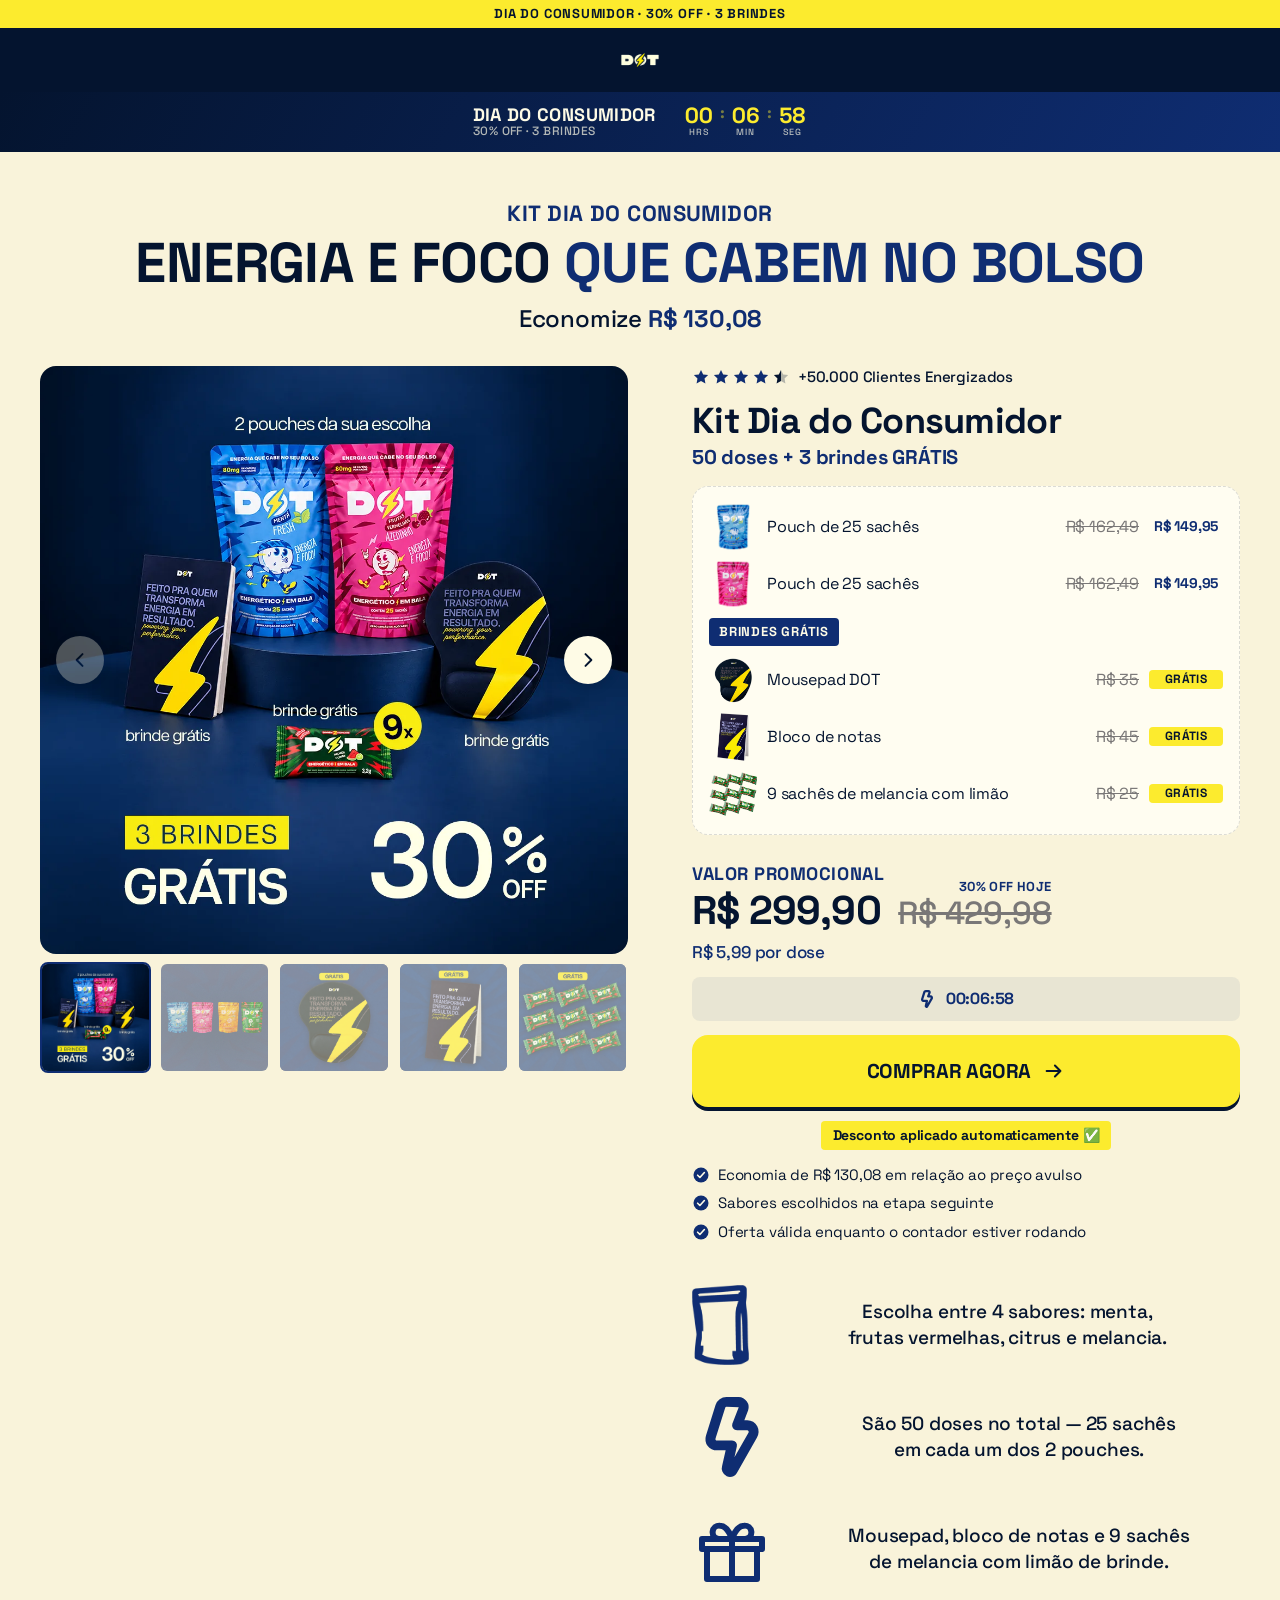
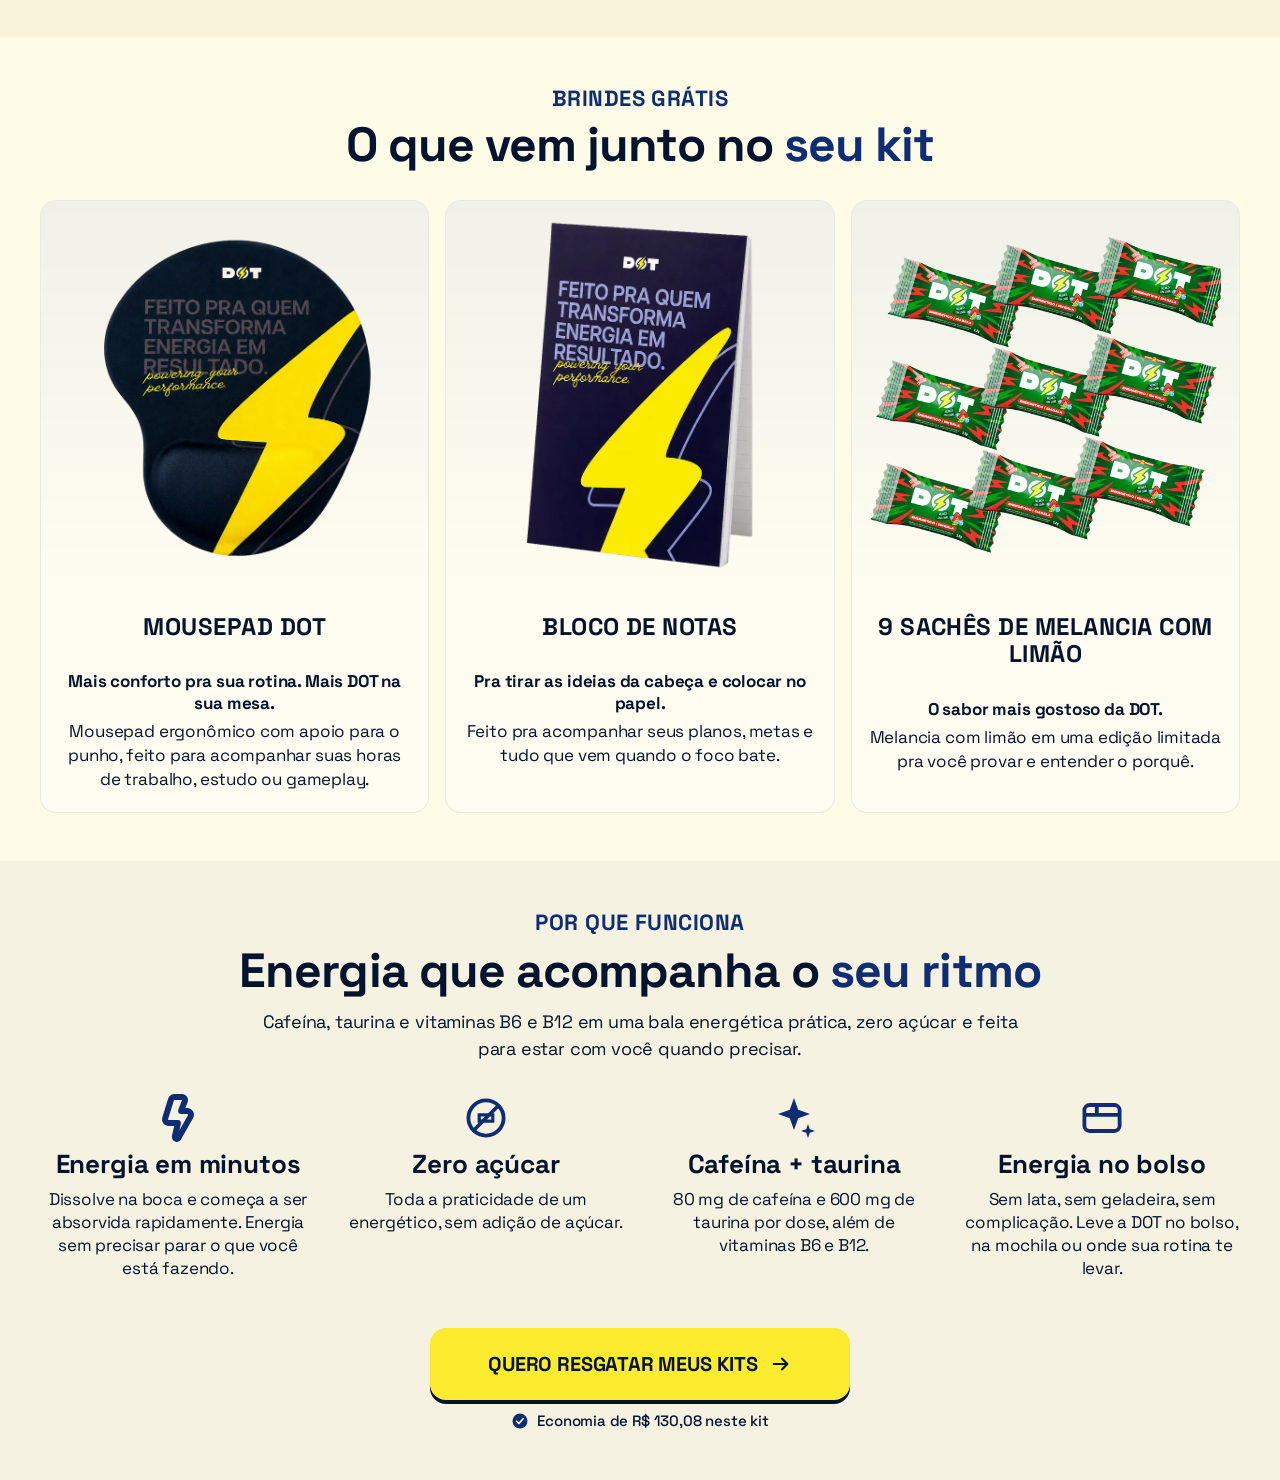
==== commit 5da9d673: "Header só com logo centralizado e capa nova do kit (3 brindes grátis, 30% OFF) - Topo sem menu e sem" ====
--- a/index.html
+++ b/index.html
@@ -32,14 +32,9 @@
 <!-- ================= 1 · HEADER + COUNTDOWN ================= -->
 <header class="navbar">
   <div class="announce">Dia do Consumidor &middot; 30% OFF &middot; 3 brindes</div>
+  <!-- so o logo, centralizado: o menu e a sacola nao levavam a lugar nenhum -->
   <div class="nav-row">
-    <button type="button" aria-label="Abrir menu">
-      <svg width="22" height="22" viewBox="0 0 24 24" aria-hidden="true"><path d="M3 6h18M3 12h18M3 18h18" fill="none" stroke="currentColor" stroke-width="2" stroke-linecap="round"/></svg>
-    </button>
     <img class="nav-logo" src="assets/logo-dot.webp" alt="DOT Energy" width="240" height="240">
-    <button type="button" aria-label="Abrir carrinho">
-      <svg width="22" height="22" viewBox="0 0 24 24" aria-hidden="true"><path d="M6 7h13l-1.2 9.2a2 2 0 0 1-2 1.8H9.2a2 2 0 0 1-2-1.8L6 7Zm3-1.2a3 3 0 0 1 6 0V8" fill="none" stroke="currentColor" stroke-width="1.9" stroke-linecap="round" stroke-linejoin="round"/></svg>
-    </button>
   </div>
 </header>
 
@@ -85,17 +80,7 @@
         <div class="gallery__main swiper" id="galleryMain">
           <div class="swiper-wrapper">
 
-            <div class="swiper-slide">
-              <div class="gallery__slide media-frame">
-                <div class="compo compo--kit">
-                  <img class="c-pouch-a" src="assets/sabor-menta.webp"          alt="Pouch DOT Menta Fresh">
-                  <img class="c-pouch-b" src="assets/sabor-frutas.webp"         alt="Pouch DOT Frutas Vermelhas Azedinho">
-                  <img class="c-pad"     src="assets/brinde-mousepad.webp"      alt="Mousepad DOT">
-                  <img class="c-bloco"   src="assets/brinde-bloco.webp"         alt="Bloco de notas DOT">
-                  <img class="c-mini"    src="assets/brinde-saches-melancia.webp" alt="9 sachês de melancia com limão">
-                </div>
-              </div>
-            </div>
+            <div class="swiper-slide"><div class="gallery__slide gallery__slide--full media-frame"><img src="assets/galeria-capa-kit-30off.webp" alt="Kit Dia do Consumidor com 30% OFF: 2 pouches da sua escolha e 3 brindes grátis, bloco de notas, mousepad e 9 sachês de melancia com limão"></div></div>
 
             <div class="swiper-slide">
               <div class="gallery__slide media-frame">
@@ -124,17 +109,7 @@
 
         <div class="gallery__thumbs swiper" id="galleryThumbs">
           <div class="swiper-wrapper">
-            <div class="swiper-slide">
-              <div class="gallery__slide media-frame">
-                <div class="compo compo--kit">
-                  <img class="c-pouch-a" src="assets/sabor-menta.webp"          alt="">
-                  <img class="c-pouch-b" src="assets/sabor-frutas.webp"         alt="">
-                  <img class="c-pad"     src="assets/brinde-mousepad.webp"      alt="">
-                  <img class="c-bloco"   src="assets/brinde-bloco.webp"         alt="">
-                  <img class="c-mini"    src="assets/brinde-saches-melancia.webp" alt="">
-                </div>
-              </div>
-            </div>
+            <div class="swiper-slide"><div class="gallery__slide gallery__slide--full media-frame"><img src="assets/galeria-capa-kit-30off.webp" alt=""></div></div>
             <div class="swiper-slide">
               <div class="gallery__slide media-frame">
                 <div class="compo compo--sabores">
@@ -236,7 +211,8 @@
             <span class="reserved">Oferta reservada</span>
           </div>
 
-          <a class="btn" href="#" id="checkoutBtn" data-open-flavors>
+          <!-- data-checkout: link de compra da Yampi (/r/). data-promocode: cupom que abate o preco; vazio = sem cupom -->
+          <a class="btn" href="#" id="checkoutBtn" data-open-flavors data-checkout="https://seguro.minhadot.com/r/" data-promocode="DOTDDC2026">
             Comprar agora
             <svg width="22" height="22" aria-hidden="true"><use href="#i-arrow"/></svg>
           </a>
@@ -425,25 +401,25 @@
         <legend class="sr-only">Sabor do 1º pouch</legend>
         <div class="pick-grid">
           <label class="pick">
-            <input type="radio" name="pouch1" value="menta">
+            <input type="radio" name="pouch1" value="menta" data-yampi="T7OSNI4X3Z">
             <span class="pick__media"><img src="assets/sabor-menta.webp" alt="" loading="lazy"></span>
             <span class="pick__name">Menta</span>
             <svg class="pick__check" width="26" height="26" viewBox="0 0 24 24" aria-hidden="true"><circle cx="12" cy="12" r="12" fill="currentColor"/><path d="m7 12.4 3.2 3.2L17 8.8" fill="none" stroke="#04142f" stroke-width="2.4" stroke-linecap="round" stroke-linejoin="round"/></svg>
           </label>
           <label class="pick">
-            <input type="radio" name="pouch1" value="frutas">
+            <input type="radio" name="pouch1" value="frutas" data-yampi="KEWK5304MU">
             <span class="pick__media"><img src="assets/sabor-frutas.webp" alt="" loading="lazy"></span>
             <span class="pick__name">Frutas Vermelhas</span>
             <svg class="pick__check" width="26" height="26" viewBox="0 0 24 24" aria-hidden="true"><circle cx="12" cy="12" r="12" fill="currentColor"/><path d="m7 12.4 3.2 3.2L17 8.8" fill="none" stroke="#04142f" stroke-width="2.4" stroke-linecap="round" stroke-linejoin="round"/></svg>
           </label>
           <label class="pick">
-            <input type="radio" name="pouch1" value="melancia">
+            <input type="radio" name="pouch1" value="melancia" data-yampi="R5F5MQP29R">
             <span class="pick__media"><img src="assets/sabor-melancia.webp" alt="" loading="lazy"></span>
             <span class="pick__name">Melancia com Limão</span>
             <svg class="pick__check" width="26" height="26" viewBox="0 0 24 24" aria-hidden="true"><circle cx="12" cy="12" r="12" fill="currentColor"/><path d="m7 12.4 3.2 3.2L17 8.8" fill="none" stroke="#04142f" stroke-width="2.4" stroke-linecap="round" stroke-linejoin="round"/></svg>
           </label>
           <label class="pick">
-            <input type="radio" name="pouch1" value="citrus">
+            <input type="radio" name="pouch1" value="citrus" data-yampi="5IM1U6QS0Q">
             <span class="pick__media"><img src="assets/sabor-citrus.webp" alt="" loading="lazy"></span>
             <span class="pick__name">Citrus</span>
             <svg class="pick__check" width="26" height="26" viewBox="0 0 24 24" aria-hidden="true"><circle cx="12" cy="12" r="12" fill="currentColor"/><path d="m7 12.4 3.2 3.2L17 8.8" fill="none" stroke="#04142f" stroke-width="2.4" stroke-linecap="round" stroke-linejoin="round"/></svg>
@@ -455,25 +431,25 @@
         <legend class="sr-only">Sabor do 2º pouch</legend>
         <div class="pick-grid">
           <label class="pick">
-            <input type="radio" name="pouch2" value="menta">
+            <input type="radio" name="pouch2" value="menta" data-yampi="T7OSNI4X3Z">
             <span class="pick__media"><img src="assets/sabor-menta.webp" alt="" loading="lazy"></span>
             <span class="pick__name">Menta</span>
             <svg class="pick__check" width="26" height="26" viewBox="0 0 24 24" aria-hidden="true"><circle cx="12" cy="12" r="12" fill="currentColor"/><path d="m7 12.4 3.2 3.2L17 8.8" fill="none" stroke="#04142f" stroke-width="2.4" stroke-linecap="round" stroke-linejoin="round"/></svg>
           </label>
           <label class="pick">
-            <input type="radio" name="pouch2" value="frutas">
+            <input type="radio" name="pouch2" value="frutas" data-yampi="KEWK5304MU">
             <span class="pick__media"><img src="assets/sabor-frutas.webp" alt="" loading="lazy"></span>
             <span class="pick__name">Frutas Vermelhas</span>
             <svg class="pick__check" width="26" height="26" viewBox="0 0 24 24" aria-hidden="true"><circle cx="12" cy="12" r="12" fill="currentColor"/><path d="m7 12.4 3.2 3.2L17 8.8" fill="none" stroke="#04142f" stroke-width="2.4" stroke-linecap="round" stroke-linejoin="round"/></svg>
           </label>
           <label class="pick">
-            <input type="radio" name="pouch2" value="melancia">
+            <input type="radio" name="pouch2" value="melancia" data-yampi="R5F5MQP29R">
             <span class="pick__media"><img src="assets/sabor-melancia.webp" alt="" loading="lazy"></span>
             <span class="pick__name">Melancia com Limão</span>
             <svg class="pick__check" width="26" height="26" viewBox="0 0 24 24" aria-hidden="true"><circle cx="12" cy="12" r="12" fill="currentColor"/><path d="m7 12.4 3.2 3.2L17 8.8" fill="none" stroke="#04142f" stroke-width="2.4" stroke-linecap="round" stroke-linejoin="round"/></svg>
           </label>
           <label class="pick">
-            <input type="radio" name="pouch2" value="citrus">
+            <input type="radio" name="pouch2" value="citrus" data-yampi="5IM1U6QS0Q">
             <span class="pick__media"><img src="assets/sabor-citrus.webp" alt="" loading="lazy"></span>
             <span class="pick__name">Citrus</span>
             <svg class="pick__check" width="26" height="26" viewBox="0 0 24 24" aria-hidden="true"><circle cx="12" cy="12" r="12" fill="currentColor"/><path d="m7 12.4 3.2 3.2L17 8.8" fill="none" stroke="#04142f" stroke-width="2.4" stroke-linecap="round" stroke-linejoin="round"/></svg>
@@ -483,17 +459,17 @@
 
       <div class="modal__panel" data-step="3" inert aria-hidden="true">
         <div class="pick-grid pick-grid--gifts">
-          <div class="pick is-won pick--wide">
+          <div class="pick is-won pick--wide" data-yampi="4V00F08D6G">
             <span class="pick__media"><img src="assets/brinde-saches-melancia.webp" alt="" loading="lazy"></span>
             <span class="pick__name">9 Sachês de Melancia com Limão</span>
             <svg class="pick__check" width="26" height="26" viewBox="0 0 24 24" aria-hidden="true"><circle cx="12" cy="12" r="12" fill="currentColor"/><path d="m7 12.4 3.2 3.2L17 8.8" fill="none" stroke="#04142f" stroke-width="2.4" stroke-linecap="round" stroke-linejoin="round"/></svg>
           </div>
-          <div class="pick is-won">
+          <div class="pick is-won" data-yampi="A5DC5OXJLB">
             <span class="pick__media"><img src="assets/brinde-mousepad.webp" alt="" loading="lazy"></span>
             <span class="pick__name">Mousepad DOT</span>
             <svg class="pick__check" width="26" height="26" viewBox="0 0 24 24" aria-hidden="true"><circle cx="12" cy="12" r="12" fill="currentColor"/><path d="m7 12.4 3.2 3.2L17 8.8" fill="none" stroke="#04142f" stroke-width="2.4" stroke-linecap="round" stroke-linejoin="round"/></svg>
           </div>
-          <div class="pick is-won">
+          <div class="pick is-won" data-yampi="FQMYYG3FTW">
             <span class="pick__media"><img src="assets/brinde-bloco.webp" alt="" loading="lazy"></span>
             <span class="pick__name">Bloco de Notas</span>
             <svg class="pick__check" width="26" height="26" viewBox="0 0 24 24" aria-hidden="true"><circle cx="12" cy="12" r="12" fill="currentColor"/><path d="m7 12.4 3.2 3.2L17 8.8" fill="none" stroke="#04142f" stroke-width="2.4" stroke-linecap="round" stroke-linejoin="round"/></svg>
--- a/v2.css
+++ b/v2.css
@@ -168,19 +168,18 @@
 .nav-row {
   display: flex;
   align-items: center;
-  justify-content: space-between;
+  justify-content: center;
   height: 48px;
   padding-inline: var(--gutter);
   background: var(--navy);
 }
 
-.nav-row button { display: grid; place-items: center; width: 32px; height: 32px; background: none; border: 0; color: var(--cream); cursor: pointer; }
-.nav-logo { height: 26px; width: auto; }
+.nav-logo { height: 36px; width: auto; }
 
 @media (min-width: 992px) {
   .announce { height: 28px; font-size: 13px; }
   .nav-row  { height: 64px; }
-  .nav-logo { height: 34px; }
+  .nav-logo { height: 44px; }
 }
 
 .salebar {
@@ -314,15 +313,6 @@
 .compo { position: absolute; inset: var(--frame-pad); display: flex; align-items: center; justify-content: center; gap: 2%; }
 .compo img { flex: 0 1 auto; max-height: 100%; width: auto; filter: drop-shadow(0 14px 20px rgba(0,0,0,.42)); }
 
-/* Kit: 2 pouches na frente, brindes menores embaixo */
-.compo--kit { display: block; }
-.compo--kit img { position: absolute; }
-.compo--kit .c-pouch-a { width: 42%; left: 6%;  top: 2%;  transform: rotate(-7deg); }
-.compo--kit .c-pouch-b { width: 42%; right: 6%; top: 2%;  transform: rotate(7deg); }
-.compo--kit .c-pad     { width: 30%; left: 2%;  bottom: 1%; transform: rotate(-6deg); }
-.compo--kit .c-bloco   { width: 26%; right: 3%; bottom: 2%; transform: rotate(6deg); }
-.compo--kit .c-mini    { width: 40%; left: 30%; bottom: -1%; }
-
 /* Sabores: 4 colunas de largura idêntica. Como os 4 PNGs foram
    normalizados no mesmo canvas (900×1300) com a mesma altura de pouch,
    colunas iguais garantem que os 4 saiam exatamente do mesmo tamanho. */
@@ -500,6 +490,7 @@
   display: flex; flex-direction: column; gap: 14px;
   width: min(720px, 100%);
   max-height: 92vh;
+  max-height: 92dvh;
   padding: 10px var(--gutter) calc(var(--gutter) + env(safe-area-inset-bottom));
   border-radius: 20px 20px 0 0;
   background: var(--cream-card);
@@ -531,7 +522,11 @@
 /* as 3 etapas ficam lado a lado num trilho; trocar de etapa e translateX.
    touch-action: pan-y deixa a rolagem vertical para o navegador e fica so
    com o gesto horizontal -- sem isso o arraste briga com o scroll da folha. */
-.modal__body  { overflow: hidden; }
+/* flex: none -- com overflow: hidden o corpo, como item flex, podia encolher
+   ate zero dentro da folha, e numa tela baixa (notebook de 720px, iPhone SE) a
+   2a fileira de sabores ficava cortada sem rolagem. Sem encolher, se faltar
+   altura quem rola e a folha. */
+.modal__body  { flex: none; overflow: hidden; }
 .modal__track {
   display: flex;
   align-items: stretch;
@@ -564,7 +559,9 @@
 }
 
 .pick__media { display: grid; place-items: center; border-radius: 10px; background: var(--cream-2); }
-.pick__media img { width: 100%; height: 150px; object-fit: contain; }
+/* a imagem acompanha a altura da tela para as 2 fileiras e o rodape caberem
+   sem rolar num celular baixo: 150px a partir de ~730px de altura */
+.pick__media img { width: 100%; height: 150px; height: clamp(96px, calc(46dvh - 186px), 150px); object-fit: contain; }
 
 .pick__name  { font-size: 15px; font-weight: 700; font-style: italic; line-height: 1.2; color: var(--navy); }
 /* o selo so aparece quando marcado */
@@ -631,8 +628,9 @@
 
 @media (min-width: 992px) {
   .modal { align-items: center; }
-  .modal__sheet { border-radius: 20px; max-height: 88vh; }
-  .pick__media img { height: 190px; }
+  .modal__sheet { border-radius: 20px; max-height: 88vh; max-height: 88dvh; }
+  /* 190px a partir de ~880px de altura; num notebook de 720px fica em ~120px */
+  .pick__media img { height: 190px; height: clamp(100px, calc(44dvh - 196px), 190px); }
   .pick__name { font-size: 17px; }
 }
 
